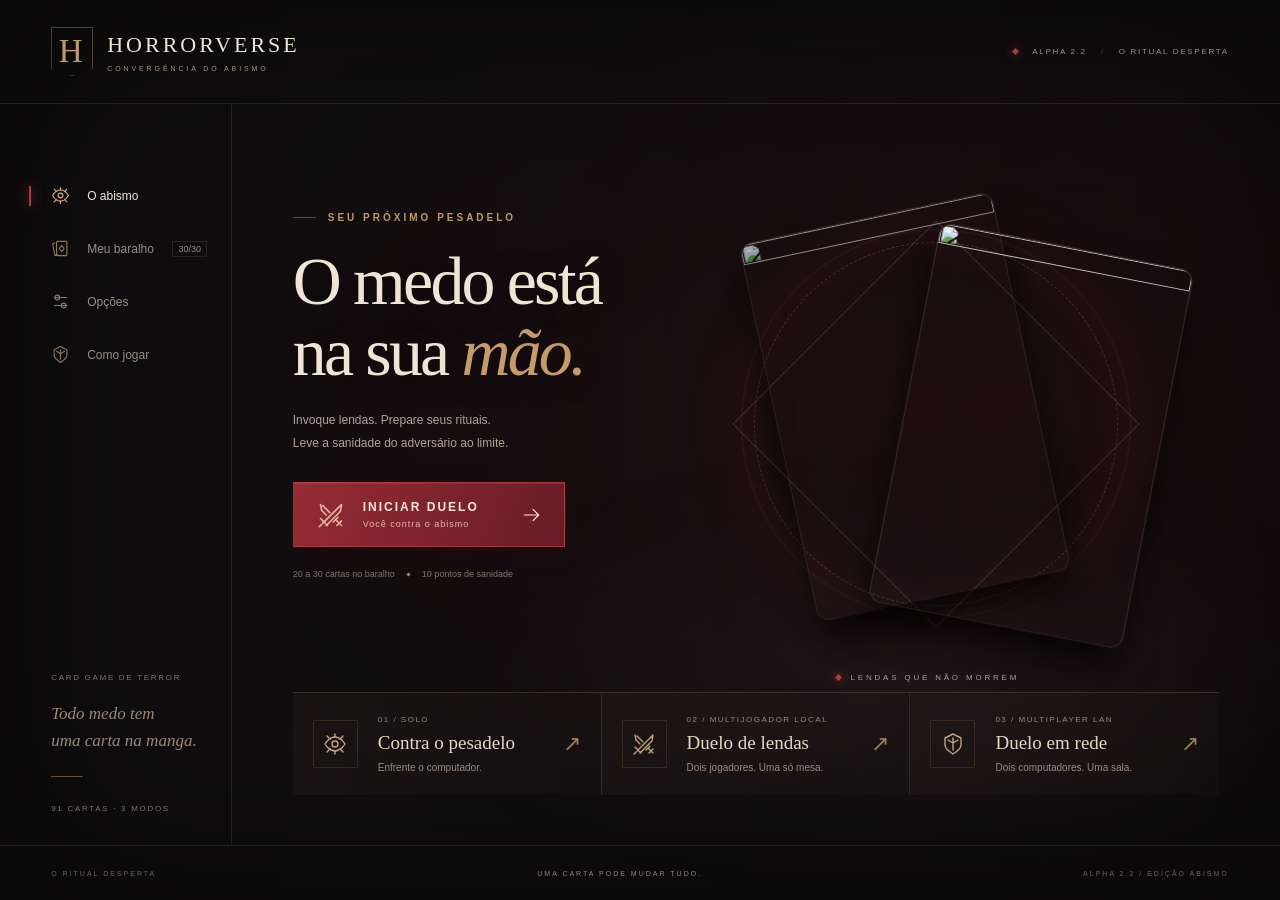
==== index.html @ b14afa2d "Add files via upload" ====
<!doctype html><html lang="pt-BR"><head><meta charset="utf-8"><meta name="viewport" content="width=device-width,initial-scale=1"><meta name="theme-color" content="#100c0d"><title>HORRORVERSE — Convergência do Abismo</title><link rel="stylesheet" href="style.css"></head><body>
<svg class="svg-defs" aria-hidden="true" xmlns="http://www.w3.org/2000/svg"><defs>
<symbol id="i-eye" viewBox="0 0 24 24"><path d="M2 12s4-7 10-7 10 7 10 7-4 7-10 7S2 12 2 12Z"/><circle cx="12" cy="12" r="3"/><path d="M12 2v3m0 14v3M4 4l3 3m10 10 3 3M4 20l3-3M17 7l3-3"/></symbol>
<symbol id="i-sword" viewBox="0 0 24 24"><path d="m5 19 12-12 4-4-1 6L8 21M3 15l6 6M4 20l-2 2M5 4l6 6m5 6 5 5M3 3l1 5 4 4m6 6 4-4m-1 7 4-4"/></symbol>
<symbol id="i-cards" viewBox="0 0 24 24"><rect x="7" y="3" width="13" height="18" rx="1"/><path d="m5 5-3 1 3 15 3-1M13.5 8l3 4-3 4-3-4Z"/></symbol>
<symbol id="i-shield" viewBox="0 0 24 24"><path d="m12 2 8 4v7c0 4-8 9-8 9s-8-5-8-9V6l8-4Zm0 4v12M7 8l5 3 5-3"/></symbol>
<symbol id="i-settings" viewBox="0 0 24 24"><path d="M4 7h16M4 17h16"/><circle cx="8" cy="7" r="3"/><circle cx="16" cy="17" r="3"/></symbol>
<symbol id="i-arrow" viewBox="0 0 24 24"><path d="M3 12h18m-7-7 7 7-7 7"/></symbol></defs></svg>
<main id="menuRoot" class="menu-root"><div class="menu-art" aria-hidden="true"></div><div class="menu-fog" aria-hidden="true"></div><div id="embers" aria-hidden="true"></div>
<header class="menu-top"><a href="#" class="brand" aria-label="Horrorverse, início"><span class="brand-mark">H</span><span>HORRORVERSE<small>CONVERGÊNCIA DO ABISMO</small></span></a><span class="build-tag"><i></i> ALPHA 2.2 <span> / </span> O RITUAL DESPERTA</span></header>
<nav class="menu-nav" aria-label="Menu principal"><button class="nav-item active" data-screen-go="home"><svg><use href="#i-eye"/></svg><span>O abismo</span></button><button class="nav-item" data-screen-go="builder"><svg><use href="#i-cards"/></svg><span>Meu baralho</span><small id="menuDeckCount">30/30</small></button><button class="nav-item" data-screen-go="options"><svg><use href="#i-settings"/></svg><span>Opções</span></button><button class="nav-item" data-screen-go="rules"><svg><use href="#i-shield"/></svg><span>Como jogar</span></button><div class="nav-bottom"><span class="tiny">CARD GAME DE TERROR</span><p>Todo medo tem<br>uma carta na manga.</p><span class="nav-line"></span><span class="tiny">91 CARTAS · 3 MODOS</span></div></nav>
<div class="menu-content"><section class="menu-screen active" data-screen="home"><div class="hero-copy"><div class="eyebrow"><span></span> SEU PRÓXIMO PESADELO</div><h1>O medo está<br>na sua <em>mão.</em></h1><p>Invoque lendas. Prepare seus rituais.<br>Leve a sanidade do adversário ao limite.</p><button id="quickPlay" class="ritual-button"><svg><use href="#i-sword"/></svg><span>INICIAR DUELO<small>Você contra o abismo</small></span><svg class="arrow"><use href="#i-arrow"/></svg></button><button id="resumeGame" class="text-button" hidden>↳ Continuar meu duelo</button><div class="hero-meta"><span>20 a 30 cartas no baralho</span><i></i><span>10 pontos de sanidade</span></div></div><div class="hero-cards" aria-hidden="true"><div class="ritual-orbit"></div><img class="showcase showcase-back" src="assets/sadako.webp" alt=""><img class="showcase showcase-front" src="assets/jason.webp" alt=""><span class="showcase-caption"><i></i> LENDAS QUE NÃO MORREM</span></div><div class="mode-strip"><button class="mode-card" data-screen-go="pvc"><span class="mode-icon"><svg><use href="#i-eye"/></svg></span><span><small>01 / SOLO</small><b>Contra o pesadelo</b><p>Enfrente o computador.</p></span><span class="mode-arrow">↗</span></button><button class="mode-card" data-screen-go="pvp"><span class="mode-icon"><svg><use href="#i-sword"/></svg></span><span><small>02 / MULTIJOGADOR LOCAL</small><b>Duelo de lendas</b><p>Dois jogadores. Uma só mesa.</p></span><span class="mode-arrow">↗</span></button><button class="mode-card" data-screen-go="lan"><span class="mode-icon"><svg><use href="#i-shield"/></svg></span><span><small>03 / MULTIPLAYER LAN</small><b>Duelo em rede</b><p>Dois computadores. Uma sala.</p></span><span class="mode-arrow">↗</span></button></div></section>
<section class="menu-screen inner-screen rivals-screen" data-screen="pvc"><span class="eyebrow">01 / DUELO SOLO</span><h2>Escolha seu <em>desafio.</em></h2><p class="screen-description">Três adversários, três maneiras de enfrentar o horror. Cada um tem seu próprio baralho de 30 cartas.</p><div id="rivalChoices" class="rival-choices"></div><p class="fine-print">Seu baralho: <b id="soloDeckCount">30 cartas</b>. As dificuldades representam estilos e prioridades, sem cartas extras ou vantagens escondidas.</p><button id="startPVC" class="ritual-button"><span>DESAFIAR O CARRASCO</span><svg><use href="#i-arrow"/></svg></button><button class="text-button" data-screen-go="home">← Voltar ao abismo</button></section>
<section class="menu-screen inner-screen" data-screen="pvp"><span class="eyebrow">02 / DUELO LOCAL</span><h2>Quem perde<br>a <em>sanidade?</em></h2><p class="screen-description">Convide alguém para a mesa. Cada jogador assume o controle no seu turno, compartilhando este computador.</p><div class="mode-details"><span>JOGADORES<b>2 pessoas</b></span><span>CONEXÃO<b>Mesmo computador</b></span></div><p class="fine-print">Duelo local para duas pessoas compartilhando este computador.</p><button id="startLocal" class="ritual-button"><span>PREPARAR A MESA</span><svg><use href="#i-arrow"/></svg></button><button class="text-button" data-screen-go="home">← Voltar ao abismo</button></section>
<section class="menu-screen inner-screen" data-screen="lan"><span class="eyebrow">03 / MULTIPLAYER LAN</span><h2>Conecte seu <em>duelo.</em></h2><p class="screen-description">Abra este site nos dois computadores da mesma rede. Um computador precisa estar executando o servidor Horrorverse 2.2.</p><div id="lanConnect" class="lan-form"><label>Endereço do servidor<input id="lanAddress" placeholder="192.168.1.10:3000" autocomplete="off"></label><label>Seu nome<input id="lanName" maxlength="28" value="Jogador"></label><label>Código da sala<input id="lanCode" maxlength="6" placeholder="ABC123" autocomplete="off"></label><div><button id="lanCreate" class="small-primary">Criar sala</button><button id="lanJoin" class="small-primary">Entrar na sala</button><button id="lanReconnect" class="text-button" hidden>Reconectar à minha sessão</button></div></div><div id="lanRoom" hidden><h3>Sala <strong id="lanRoomCode"></strong></h3><p id="lanRoster" style="white-space:pre-line"></p><button id="lanReady" class="small-primary">Confirmar meu baralho</button><button id="lanBackMatch" class="text-button">Voltar ao duelo</button><button id="lanLeave" class="text-button">Sair da sala</button></div><p id="lanStatus" role="status">O navegador pode pedir permissão para acessar a rede local. Autorize para conectar.</p><p class="fine-print">O servidor precisa autorizar o endereço deste site. Se o navegador bloquear a conexão, use o endereço HTTP local mostrado ao iniciar o servidor.</p><button class="text-button" data-screen-go="builder">Escolher meu baralho</button><button class="text-button" data-screen-go="home">← Voltar</button></section><section class="menu-screen inner-screen options-screen" data-screen="options"><span class="eyebrow">SEU RITUAL, SUAS REGRAS</span><h2>Prepare o <em>clima.</em></h2><div class="options-grid"><label>Música ambiente <output id="musicVal"></output><input id="musicVolume" type="range" min="0" max="100"></label><label>Efeitos sonoros <output id="sfxVal"></output><input id="sfxVolume" type="range" min="0" max="100"></label><label>Ritmo das animações<select id="animationSpeed"><option value="1">Cinematográfico</option><option value="1.65">Rápido</option></select></label><label class="check-option"><input id="reducedMotion" type="checkbox"> Reduzir movimento e flashes</label><label>Contorno das cartas<input id="outlineColor" type="color"></label><label>Cor da sanidade<input id="sanityColor" type="color"></label></div><div class="menu-row"><button class="text-button" data-screen-go="home">← Voltar</button><button id="optionsSave" class="small-primary">Salvar opções</button></div><p class="fine-print" id="optionsMessage" role="status">Suas preferências ficam salvas neste navegador.</p></section>
<section class="menu-screen inner-screen rules-screen" data-screen="rules"><span class="eyebrow">ANTES DO PRIMEIRO GRITO</span><h2>Domine a <em>mesa.</em></h2><p class="screen-description">Monte um baralho de 20 a 30 cartas, com até 2 cópias de cada. Você recebe 5 cartas e compra 1 no início de cada turno, inclusive no primeiro. Seres, itens e magias saem do mesmo monte.</p><div class="rules-list"><article><b>01</b><div><h3>Invoque seus seres</h3><p>Arraste uma carta para seu campo ou selecione a carta e clique numa posição. Você pode invocar 1 comum e 1 especial por turno. Especiais exigem materiais.</p></div></article><article><b>02</b><div><h3>Prepare o ritual</h3><p>Itens e magias vão para a fileira de suporte. Selecione a carta no campo para ativá-la. Campos e reações permanecem preparados.</p></div></article><article><b>03</b><div><h3>Ataque o terror</h3><p>Selecione seu ser e escolha “Atacar”. O dano é ATK − DEF, descontado do TERROR. Cada ser ataca uma vez por turno.</p></div></article><article><b>04</b><div><h3>Quebre a sanidade</h3><p>Sem seres inimigos, ataque a sanidade: ATK 1–3 causa 1, 4–6 causa 2, 7–9 causa 3 e 10+ causa 4. Ataques diretos ficam bloqueados nos turnos 1 e 2. Vença por sanidade zero ou elimine todos os Seres do adversário, incluindo os que ainda estiverem na mão ou no monte. Baralhos sem Seres disputam por sanidade.</p></div></article></div><button class="text-button" data-screen-go="home">← Voltar ao abismo</button></section></div>
<footer class="menu-footer"><span>O RITUAL DESPERTA</span><span>UMA CARTA PODE MUDAR TUDO.</span><span>ALPHA 2.2 / EDIÇÃO ABISMO</span></footer></main>
<main id="duel" hidden><header class="duel-top"><button id="menuInGame" class="icon-button" aria-label="Abrir menu">☰</button><div class="duel-brand">HORRORVERSE<small>CONVERGÊNCIA DO ABISMO</small></div><div id="roundLabel" class="round-label">RODADA 01</div><button id="rulesInGame" class="icon-button" aria-label="Como jogar">?</button><button id="reset" class="icon-button" aria-label="Reiniciar duelo">↻</button></header><aside class="inspector"><span class="eyebrow">ARQUIVO DO ABISMO</span><div id="inspectCard" class="inspect-card"><div class="empty-inspect">✧</div></div><div id="detail"><h2>Conheça suas cartas.</h2><p>Passe o mouse ou selecione uma carta para ver seus atributos e habilidades.</p></div><div id="actions" class="card-actions"></div><div class="duel-log"><button id="logToggle" aria-expanded="false">REGISTRO DO DUELO <span>⌄</span></button><div id="log" hidden></div></div></aside><section class="arena" aria-label="Mesa de duelo"><img id="fieldBackground" class="field-background" alt="" aria-hidden="true" hidden><div class="arena-grain"></div><div class="arena-sigil" aria-hidden="true">✧</div><div class="rival-hand" id="rivalHand" aria-label="Cartas do adversário"></div><div class="player-hud enemy-hud" id="hud1"></div><div class="player-hud self-hud" id="hud0"></div><div class="board" id="board"></div><div class="battle-divider"><span></span><b>CONVERGÊNCIA DO ABISMO</b><span></span></div><div id="turnIndicator" class="turn-indicator"></div><div class="deck-area"><div class="deck-pile" id="deckPile"><div class="card-back"><span>H</span></div><b id="deckCount">0</b></div><small>MONTE</small><div class="grave-pile" id="gravePile"><svg><use href="#i-cards"/></svg><b id="graveCount">0</b></div><small>DESCARTE</small></div><button id="end" class="end-turn"><span class="end-symbol">➜</span><b>ENCERRAR</b><small>TURNO</small></button><div class="arena-help">Selecione uma carta para jogar <span>ou arraste até o campo</span></div></section><section class="hand-zone" aria-label="Sua mão"><div class="hand-heading"><span id="handTitle">SUA MÃO</span><span id="hint">Escolha seu primeiro movimento</span><span id="handCount"></span></div><div id="hand" class="hand"></div></section></main>
<div id="toast" role="status" aria-live="polite"></div><div id="fxLayer" aria-hidden="true"></div><div id="flash" aria-hidden="true"></div><div id="dragGhost" hidden aria-hidden="true"></div><div id="turnBanner" aria-hidden="true"><div class="turn-line"></div><div id="turnMain"></div><small id="turnSub"></small><div class="turn-line"></div></div>
<div id="combat" hidden role="dialog" aria-modal="true" aria-label="Confronto"><div class="combat-stage"><span class="eyebrow" id="combatTitle">CONFRONTO</span><div class="combat-pair"><div class="combat-fighter" id="combatAttacker"></div><div class="combat-vs">VS</div><div class="combat-fighter" id="combatDefender"></div></div><svg class="combat-slash" viewBox="0 0 700 260" aria-hidden="true"><path d="M90 220 595 35M160 245 650 65M60 175 525 10"/></svg><div id="combatDamage"></div><div id="combatShield"><svg><use href="#i-shield"/></svg><span>BLOQUEIO</span></div><div class="combat-meter"><div id="combatHealth"></div></div><div class="combat-result"><strong id="combatResult">O confronto começa</strong><span id="combatStats"></span></div></div></div>
<dialog id="choiceDialog"><div class="eyebrow">O ABISMO AGUARDA</div><h2 id="choiceTitle"></h2><form id="choiceForm"><div id="choiceBody"></div><p id="choiceError" role="status"></p><div class="dialog-actions"><button id="choiceCancel" type="button" class="text-button">Cancelar</button><button type="submit" class="small-primary" id="choiceConfirm">Confirmar</button></div></form></dialog>
<dialog id="resultDialog"><div class="result-sigil">✧</div><span class="eyebrow">O RITUAL TERMINOU</span><h2 id="resultTitle"></h2><p id="resultReason"></p><button id="playAgain" class="ritual-button"><span>JOGAR NOVAMENTE</span><svg><use href="#i-arrow"/></svg></button><button id="resultMenu" class="text-button">Voltar ao menu</button></dialog>
<div id="hvEditorOverlay" hidden><div class="editor-bar"><span>HORRORVERSE <small>/ MEU BARALHO</small></span><span id="hvEditorStatus" role="status">Prepare suas próximas invocações.</span><button id="closeEditor" class="text-button">Fechar ×</button></div><iframe id="hvEditorFrame" title="Construtor de baralhos do Horrorverse" src="editor.html"></iframe></div>
<main id="lanDuel" hidden><header class="lan-top"><button id="lanMenu" class="text-button">☰ Sala</button><strong id="lanTitle"></strong><button id="lanExitMatch" class="text-button">Sair do duelo</button></header><div id="lanPlayers"></div><p id="lanMatchStatus" role="status"></p><div class="lan-layout"><div><div id="lanBoard"></div><div id="lanHandLabel"></div><div id="lanHand"></div></div><aside><div id="lanSelection"><p>Selecione uma carta para ver suas ações.</p></div><button id="lanEnd" class="small-primary">Encerrar turno</button><pre id="lanLog"></pre></aside></div></main><noscript>Ative o JavaScript do navegador para iniciar Horrorverse.</noscript><script src="cards.js"></script><script src="engine.js"></script><script src="expansion.js"></script><script src="audio-data.js"></script><script src="sfx-data.js"></script><script src="ai.js"></script><script src="cards-ui.js"></script><script src="game.js"></script><script src="editor_bridge.js"></script><script src="lan-client.js"></script></body></html>
---- style.css ----
:root{--bg:#0e0c0e;--ivory:#eee5d5;--muted:#9a8c86;--gold:#bc9b69;--line:#b99a6b29;--red:#a12834;--card-outline:#b59164;--sanity-color:#80bbab;--panel:#161114;--aside:248px;--hand-height:205px;color-scheme:dark;font-family:'Segoe UI',Arial,sans-serif;color:var(--ivory);background:var(--bg)}*{box-sizing:border-box}body{margin:0;overflow:hidden}button,input,select{font:inherit}button,a,input,select{-webkit-tap-highlight-color:transparent}button{cursor:pointer}button{color:inherit}button:disabled{cursor:default;opacity:.4}button:focus-visible,a:focus-visible,input:focus-visible,select:focus-visible{outline:2px solid #e6c494;outline-offset:5px}button{touch-action:manipulation}svg{width:24px;height:24px;fill:none;stroke:currentColor;stroke-width:1.4;stroke-linecap:round;stroke-linejoin:round;flex-shrink:0}svg.svg-defs{position:absolute;width:0;height:0;overflow:hidden}[hidden]{display:none!important}em{font-weight:400;color:var(--gold)}.eyebrow{font-size:10px;letter-spacing:3px;color:var(--gold);font-weight:600;display:flex;align-items:center;gap:12px}.eyebrow>span{width:23px;height:1px;background:var(--red)}.tiny{font-size:8px;letter-spacing:1.7px;color:#82756c}.menu-root{position:fixed;inset:0;isolation:isolate;background:#100d0e;overflow:hidden}.menu-art{position:absolute;inset:0;z-index:-3;background:linear-gradient(90deg,#100d0e 18%,#100d0edb 45%,#100d0e20 78%,#100d0e80),linear-gradient(0deg,#100d0e 0%,#100d0e50 40%,#100d0e55 80%,#100d0e),url('assets/carrasco-cenario.webp') right 25%/auto 106% no-repeat;opacity:.65;filter:saturate(.4)}.menu-fog{position:absolute;inset:0;z-index:-2;pointer-events:none;background:radial-gradient(ellipse at 75% 45%,#88182820,transparent 60%),repeating-linear-gradient(0deg,transparent 0 3px,#00000010 4px);box-shadow:inset 0 0 200px #0008}.menu-fog:after{content:'';position:absolute;width:80vw;height:40vh;right:-10%;bottom:5%;filter:blur(55px);background:radial-gradient(ellipse,#8b727c19,transparent 65%);animation:fog 18s ease-in-out infinite alternate}.menu-top{height:104px;position:absolute;top:0;left:0;right:0;display:flex;align-items:center;justify-content:space-between;padding:0 4%;border-bottom:1px solid var(--line)}.brand{display:flex;gap:14px;align-items:center;text-decoration:none;color:var(--ivory);font-family:Georgia,serif;font-size:22px;letter-spacing:3px}.brand small{display:block;font-family:'Segoe UI',sans-serif;font-size:7px;letter-spacing:2.9px;color:#ac9680;margin-top:7px}.brand-mark{font-size:33px;border:1px solid #9c7e5080;outline:1px solid #9c7e5030;outline-offset:5px;width:42px;height:49px;display:grid;place-items:center;color:var(--gold);position:relative;clip-path:polygon(0 0,100% 0,100% 85%,50% 100%,0 85%)}.build-tag{font-size:8px;letter-spacing:1.7px;color:#a18e7b;display:flex;gap:14px;align-items:center}.build-tag i,.hero-meta i,.showcase-caption i{display:inline-block;width:5px;height:5px;background:#ac3b43;transform:rotate(45deg);box-shadow:0 0 10px #a12b37}.build-tag span{color:#504339}.menu-nav{position:absolute;left:0;top:104px;bottom:55px;width:232px;border-right:1px solid var(--line);padding:65px 24px 30px 4%;display:flex;flex-direction:column}.nav-item{width:100%;background:none;border:0;display:flex;gap:17px;align-items:center;text-align:left;padding:17px 0;color:#9b8e85;font-size:12px;white-space:nowrap;position:relative;transition:color .25s}.nav-item svg{width:19px;height:19px;color:#8c7763}.nav-item small{font-size:9px;border:1px solid var(--line);padding:2px 5px;margin-left:auto}.nav-item.active,.nav-item:hover{color:#f3e6d6}.nav-item.active svg{color:#d4ad78}.nav-item.active:before{content:'';position:absolute;left:-22px;width:2px;height:20px;background:#ae3a3f;box-shadow:0 0 13px #c23a43}.nav-bottom{margin-top:auto;padding-top:25px}.nav-bottom p{font:italic 17px/1.6 Georgia,serif;color:#9b8777;margin:16px 0 22px}.nav-line{width:32px;display:block;height:1px;background:#68503b;margin-bottom:20px}.menu-content{position:absolute;top:104px;bottom:55px;left:232px;right:0;overflow:auto;scrollbar-width:thin}.menu-screen{display:none;position:relative;min-height:100%}.menu-screen.active{display:block;animation:screenIn .5s ease both}.hero-copy{padding:clamp(42px,8vh,90px) 5.8% 0;position:relative;z-index:2;width:58%;pointer-events:none}.hero-copy>*{pointer-events:auto}h1{font:400 clamp(48px,5.3vw,84px)/1.05 Georgia,'Times New Roman',serif;letter-spacing:-2.8px;margin:23px 0 21px;text-shadow:0 5px 30px #0007}h1 em{color:#c49b69}.hero-copy>p{font-size:12px;line-height:1.9;color:#b2a197;margin:0 0 27px}.ritual-button{min-height:65px;background:linear-gradient(110deg,#962b34,#681c27);border:1px solid #c14c4f88;box-shadow:0 7px 25px #4b061c33,inset 0 1px #e09b7d28;color:#f8e9d4;display:flex;gap:18px;align-items:center;padding:16px 23px;text-align:left;font-weight:700;font-size:12px;letter-spacing:2px;position:relative;overflow:hidden;transition:transform .25s,box-shadow .25s,filter .25s}.ritual-button:before{content:'';position:absolute;inset:-30% -100%;transform:translateX(-40%) rotate(-30deg);background:linear-gradient(90deg,transparent,#f5d7b41a,transparent);transition:transform .7s;pointer-events:none}.ritual-button:hover{transform:translateY(-3px);box-shadow:0 10px 45px #9b1f3d40;filter:brightness(1.14)}.ritual-button:hover:before{transform:translateX(50%) rotate(-30deg)}.ritual-button>svg:first-child{width:28px;height:28px;color:#e1b5a2}.ritual-button .arrow{margin-left:25px;width:19px}.ritual-button small{font-size:9px;display:block;letter-spacing:1px;color:#e2b6ad;margin-top:5px;font-weight:400}.text-button{background:none;border:0;color:#b5a18a;font-size:12px;padding:12px 0;transition:color .2s}.text-button:hover{color:#f6d4a0}.hero-meta{display:flex;gap:12px;align-items:center;margin-top:22px;font-size:9px;color:#86776c;white-space:nowrap}.hero-meta i{width:3px;height:3px;background:#a38a6b;box-shadow:none}.hero-cards{position:absolute;right:5%;top:8%;width:43%;height:73%;pointer-events:none;perspective:1000px;z-index:1}.showcase{position:absolute;width:clamp(160px,20vw,265px);aspect-ratio:2/3;object-fit:contain;border-radius:12px;box-shadow:0 20px 35px #000b,0 0 1px 1px #c6a6795c;transform-style:preserve-3d;animation:cardFloat 6s ease-in-out infinite}.showcase-front{left:28%;top:9%;--rot:11deg;transform:rotate(11deg)}.showcase-back{left:0;top:3%;--rot:-12deg;filter:brightness(.72);animation-delay:-3s;transform:rotate(-12deg)}.showcase-caption{position:absolute;bottom:3%;left:13%;font-size:8px;letter-spacing:2.8px;color:#b39b81;display:flex;gap:10px;align-items:center}.ritual-orbit{position:absolute;border:1px solid #b48e5c20;width:390px;height:390px;border-radius:50%;top:6%;left:-8%;box-shadow:0 0 65px #a823281a,inset 0 0 60px #a823281a;animation:orbit 80s linear infinite}.ritual-orbit:before,.ritual-orbit:after{content:'';position:absolute;inset:12px;border:1px dashed #bc9b6940;border-radius:50%}.ritual-orbit:after{inset:50px;border-style:solid;border-radius:0;transform:rotate(45deg)}.mode-strip{position:absolute;bottom:28px;left:5.8%;right:5.8%;display:grid;grid-template-columns:1fr 1fr;border-top:1px solid #baa47738;z-index:3}.mode-card{background:linear-gradient(90deg,#2018189c,#1d17164d);border:0;border-right:1px solid #baa47726;display:flex;gap:20px;padding:22px 20px;text-align:left;position:relative;align-items:center;transition:background .25s}.mode-card:last-child{border-right:0}.mode-card:hover{background:#392121a6}.mode-icon{width:45px;height:48px;border:1px solid #9f805535;display:grid;place-items:center;color:#c1a27c}.mode-card small{display:block;font-size:8px;letter-spacing:1.5px;color:#a08770}.mode-card b{display:block;margin:8px 0;font:19px Georgia,serif;color:#e4d7c4}.mode-card p{font-size:10px;margin:0;color:#9b8a7e}.mode-arrow{font-size:22px;color:#9b7d59;margin-left:auto}.menu-footer{position:absolute;bottom:0;left:0;right:0;height:55px;border-top:1px solid var(--line);display:flex;justify-content:space-between;align-items:center;padding:0 4%;font-size:7px;letter-spacing:2px;color:#726356}.menu-footer span:nth-child(2){color:#a08568}.inner-screen{padding:clamp(28px,6vh,65px) 6%;max-width:940px}.inner-screen h2{font:400 clamp(38px,4.7vw,66px)/1.08 Georgia,serif;letter-spacing:-1.5px;margin:22px 0}.screen-description{max-width:470px;font-size:13px;color:#b6a69b;line-height:1.9}.mode-details{display:flex;gap:45px;padding:24px 0;border-top:1px solid var(--line);border-bottom:1px solid var(--line);margin:30px 0 16px}.mode-details>span{font-size:8px;letter-spacing:1.5px;color:#9d8369}.mode-details b{display:block;font-size:14px;color:#e4d5c4;margin-top:10px;letter-spacing:0;font-weight:400}.fine-print{font-size:11px;color:#9a8879;line-height:1.7;margin-bottom:24px}.inner-screen>.text-button{display:block;margin-top:10px}.options-grid{display:grid;grid-template-columns:1fr 1fr;gap:24px 35px;margin:30px 0}.options-grid label{font-size:12px;color:#b9aa9b;display:flex;gap:10px;align-items:center;flex-wrap:wrap}.options-grid output{margin-left:auto;font-size:11px;color:#d3b68c}.options-grid input[type=range]{width:100%;accent-color:#ab494b;height:5px;margin-top:10px}.options-grid select{width:100%;background:#21191a;border:1px solid #6b503d;padding:10px;color:#e0cdb7}.options-grid input[type=color]{margin-left:auto;width:45px;height:28px;border:1px solid #68503d;background:none;padding:2px}.options-grid .check-option{align-self:center}.check-option input{accent-color:#a43a44}.menu-row{display:flex;justify-content:space-between;align-items:center;margin-top:28px}.small-primary{background:linear-gradient(110deg,#8e3038,#60242f);border:1px solid #a65150;color:#f5dfc4;padding:12px 20px;font-size:11px;letter-spacing:.6px}.small-primary:hover{filter:brightness(1.2)}.rules-list{max-width:670px;display:grid;gap:18px}.rules-list article{display:flex;gap:20px}.rules-list article>b{font:22px Georgia,serif;color:#9d7854;padding-top:3px}.rules-list h3{font:18px Georgia,serif;margin:0 0 5px}.rules-list p{font-size:11px;line-height:1.65;color:#b1a095;margin:0}.ember{position:absolute;width:2px;height:2px;border-radius:50%;background:#d59160;box-shadow:0 0 8px #b44128;animation:emberRise var(--life) linear infinite;opacity:0;pointer-events:none}
/* The cards use a single face everywhere. Artwork is always shown in full. */
.playing-card{--tone:#b69872;--wash:#49322f;width:100%;height:100%;aspect-ratio:5/7;position:relative;border-radius:7px;border:1px solid var(--card-outline);background:#191115;box-shadow:0 3px 10px #0009;overflow:hidden;isolation:isolate;color:#e9d9bb;container-type:inline-size}.playing-card.item{--tone:#c5ac72;--wash:#4d4527}.playing-card.magia{--tone:#a59bc7;--wash:#3e3557}.playing-card.special{--tone:#cf9591;--wash:#532e3c}.full-art{display:block;width:100%;height:100%;object-fit:contain;background:#0c0a0d}.card-frame{height:100%;margin:0;padding:7%;display:flex;flex-direction:column;position:relative;background:radial-gradient(ellipse at 50% 40%,var(--wash),#171115 75%);box-shadow:inset 0 0 0 3px #080809,inset 0 0 0 4px var(--tone)}.card-frame:after{position:absolute;content:'';inset:6px;border:1px solid #bfa87824;pointer-events:none}.card-topline{font-size:5.6cqw;letter-spacing:.12em;display:flex;justify-content:space-between;align-items:center;color:var(--tone);height:12%;line-height:1.3}.card-topline b{font-size:13cqw;font-weight:400}.card-illustration{position:relative;flex:1;min-height:0;display:flex;align-items:center;justify-content:center;border-top:1px solid #b99a6b35;border-bottom:1px solid #b99a6b35;background:radial-gradient(circle at 50% 48%,#b99a6b13,transparent 70%);overflow:hidden}.card-symbol{width:84%;height:auto;max-height:90%;stroke:var(--tone);stroke-width:1.5;filter:drop-shadow(0 0 10px #d1935c25)}.symbol-orbit{stroke-width:.5;stroke-dasharray:1 7}.card-illustration>span{position:absolute;bottom:7%;font-size:4.7cqw;letter-spacing:.22em;color:var(--tone);opacity:.7}.card-frame h3{font:400 11.5cqw/1.08 Georgia,serif;text-align:center;margin:9% -1% 8%;min-height:19%;display:grid;place-items:center}.card-footer{font-size:5.4cqw;display:flex;justify-content:space-evenly;border-top:1px solid #b99a6b35;padding-top:5%;color:var(--tone);gap:3px;white-space:nowrap}.card-footer b{font:11cqw Georgia,serif;color:#efe0c4;display:block;text-align:center;margin-top:2px}.card-back{width:100%;height:100%;border-radius:5px;border:1px solid #936c53;background:repeating-linear-gradient(45deg,#301f29 0 1px,#171016 1px 6px);padding:8%;box-shadow:0 3px 10px #0008;display:grid;place-items:center;position:relative}.card-back:before{content:'';inset:8%;position:absolute;border:1px solid #ae8d5e6b;outline:1px solid #ae8d5e30;outline-offset:3px}.card-back span{font:clamp(15px,3vw,40px) Georgia,serif;color:#bc955f;border:1px solid #ae8d5e5c;transform:rotate(45deg);width:52%;aspect-ratio:1;display:grid;place-items:center;text-shadow:0 0 18px #d5a25450}
/* Duel table */
#duel{position:fixed;inset:0;background:radial-gradient(ellipse at 63% 35%,#2c1b21,#0e0c0e 76%)}.duel-top{height:65px;position:absolute;left:0;right:0;top:0;border-bottom:1px solid var(--line);display:flex;align-items:center;gap:17px;padding:0 22px;background:#110d10f2;z-index:5}.icon-button{background:transparent;border:1px solid #ab8f6633;width:31px;height:31px;color:#baa385;font-size:17px;transition:background .2s}.icon-button:hover{background:#533337}.duel-brand{font:16px Georgia,serif;letter-spacing:2px}.duel-brand small{display:block;font:6px 'Segoe UI',sans-serif;letter-spacing:2px;color:#8f7b68;margin-top:5px}.round-label{margin-left:auto;font-size:9px;letter-spacing:2px;color:#c1a17d;margin-right:18px}.inspector{position:absolute;left:0;top:65px;bottom:0;width:var(--aside);background:linear-gradient(160deg,#1c1419e8,#100d10ef);border-right:1px solid var(--line);padding:25px 22px;z-index:8;overflow:auto;scrollbar-width:thin}.inspector>.eyebrow{font-size:8px;letter-spacing:2px}.inspect-card{width:142px;height:199px;margin:22px auto 20px;perspective:600px}.inspect-card>.playing-card{box-shadow:0 8px 25px #0009}.empty-inspect{width:100%;height:100%;border:1px solid #ae8d5e25;outline:1px solid #ae8d5e14;outline-offset:-7px;display:grid;place-items:center;font:70px Georgia,serif;color:#95724c44;background:radial-gradient(ellipse,#50343a22,transparent)}#detail h2{font:22px/1.2 Georgia,serif;margin:8px 0 10px;color:#e1cdb8}#detail p{font-size:11px;line-height:1.7;color:#ad9a8e;white-space:pre-line;margin:10px 0}#detail .detail-type{font-size:8px;letter-spacing:1px;color:#bc956f}.detail-stats{display:flex;gap:6px;margin:13px 0}.detail-stats span{flex:1;text-align:center;font-size:8px;color:#94785f;border:1px solid var(--line);padding:7px 0}.detail-stats b{display:block;font:21px Georgia,serif;color:#e3d2ba;margin-top:4px}.card-actions{display:flex;flex-direction:column;gap:8px}.card-actions>button{width:100%}.action-note{font-size:10px;line-height:1.6;color:#a98b72;border-left:2px solid #8b363d;padding-left:10px}.duel-log{margin-top:25px;border-top:1px solid var(--line);padding-top:14px}.duel-log>button{width:100%;background:none;border:0;color:#aa8c70;text-align:left;font-size:8px;letter-spacing:1.5px;padding:0}.duel-log>button span{float:right}#log{font-size:10px;line-height:1.65;color:#978779;margin-top:12px}#log>div{border-bottom:1px solid #a98b6a12;padding:7px 0}.arena{position:absolute;top:65px;left:var(--aside);right:0;bottom:var(--hand-height);overflow:hidden;background:radial-gradient(ellipse at 45% 48%,#40303832,transparent 65%),repeating-linear-gradient(100deg,#ffffff02 0 1px,transparent 1px 5px);box-shadow:inset 0 0 100px #0009}.arena:before{content:'';position:absolute;inset:9px;border:1px solid #b89a6a20;pointer-events:none;clip-path:polygon(0 0,45% 0,45% 18%,100% 18%,100% 100%,0 100%)}.arena-sigil{position:absolute;left:41%;top:50%;transform:translate(-50%,-50%);font:350px Georgia,serif;color:#b48a6510;pointer-events:none}.board{position:absolute;left:100px;right:131px;top:103px;bottom:76px;display:grid;grid-template-rows:repeat(2,minmax(0,1fr)) 24px repeat(2,minmax(0,1fr));gap:7px;perspective:1000px}.board-row{display:grid;grid-template-columns:repeat(5,minmax(0,1fr));gap:clamp(7px,1.3vw,20px);position:relative;min-height:0}.board-row:before{content:attr(data-label);position:absolute;left:-27px;top:50%;font-size:6px;letter-spacing:1.4px;color:#a68c7455;transform:translate(-50%,-50%) rotate(-90deg);white-space:nowrap}.board-row[data-owner="1"][data-lane="ser"]{grid-row:2}.board-row[data-owner="0"][data-lane="ser"]{grid-row:4}.board-row[data-owner="0"][data-lane="support"]{grid-row:5}.slot{position:relative;min-width:0;min-height:0;width:100%;border:1px solid #ad8d6c27;background:linear-gradient(135deg,#35212d40,#231a2340);border-radius:5px;padding:0;display:grid;place-items:center;transition:border-color .2s,background .2s,box-shadow .2s;touch-action:manipulation}.slot:before,.slot:after{content:'';position:absolute;width:9px;height:9px;border-top:1px solid #a68c7466;border-left:1px solid #a68c7466;left:3px;top:3px;pointer-events:none}.slot:after{left:auto;top:auto;right:3px;bottom:3px;transform:rotate(180deg)}.slot-mark{font:22px Georgia,serif;color:#b08f6840;position:absolute;pointer-events:none}.slot:hover{border-color:#bc9a6260}.slot.valid{border-color:#b2a67d99;box-shadow:0 0 13px #bd96501c;background:#b89b6c12;animation:validPulse 1.8s infinite}.slot.valid:hover{box-shadow:0 0 20px #e6bb5c40;border-color:#ebc588;background:#c8a66e25}.field-card{position:absolute;height:96%;aspect-ratio:5/7;max-width:96%;padding:0;z-index:2;transition:filter .2s,transform .25s;cursor:pointer}.field-card .playing-card{border-radius:4px}.field-card:hover,.field-card.selected{transform:translateY(-5px) scale(1.07);z-index:6;filter:drop-shadow(0 4px 9px #0009)}.field-card.selected .playing-card{border-color:#e5c18c;box-shadow:0 0 0 1px #e5c18c,0 0 20px #b99a6b44}.field-card.spent{filter:saturate(.4) brightness(.65)}.field-badge{position:absolute;bottom:-3px;left:50%;transform:translateX(-50%);white-space:nowrap;background:#120d10e8;border:1px solid #9a765b80;border-radius:3px;padding:2px 5px;font-size:8px;color:#e7d1ac;z-index:3}.field-badge.shielded{border-color:#7db7c0;color:#a4e3ef}.battle-divider{position:absolute;top:calc(50% + 12px);left:90px;right:132px;display:flex;align-items:center;gap:17px;pointer-events:none}.battle-divider span{height:1px;background:linear-gradient(90deg,transparent,#aa886d55);flex:1}.battle-divider span:last-child{transform:rotate(180deg)}.battle-divider b{font-size:6px;letter-spacing:2.5px;color:#ae8e6b88;white-space:nowrap;font-weight:400}.player-hud{position:absolute;left:25px;width:62px;z-index:4;text-align:center}.enemy-hud{top:30px}.self-hud{bottom:25px}.avatar{width:50px;height:58px;margin:0 auto 8px;border:1px solid #bb9b6580;background:radial-gradient(circle,#58373a,#191218);display:grid;place-items:center;color:#c4a479;clip-path:polygon(0 0,100% 0,100% 82%,50% 100%,0 82%)}.avatar svg{width:32px;height:32px}.hud-name{font-size:7px;letter-spacing:1px;white-space:nowrap;color:#b69d87}.sanity-number{font:26px Georgia,serif;color:var(--sanity-color);margin-top:8px}.sanity-number small{font:10px 'Segoe UI',sans-serif;color:#826f63}.sanity-track{height:3px;background:#a38d6d20;margin-top:5px;overflow:hidden}.sanity-track i{height:100%;display:block;background:var(--sanity-color);transition:width .5s}.hud-label{font-size:6px;color:#8c7967;letter-spacing:1.6px;margin-top:6px}.player-hud.active .avatar{filter:drop-shadow(0 0 6px #b7966f55)}.rival-hand{position:absolute;top:-27px;left:50%;transform:translateX(-50%);display:flex;height:90px;opacity:.7}.rival-hand .card-back{width:53px;flex-shrink:0;margin-left:-20px;transform:rotate(var(--r));transform-origin:center -30px}.rival-hand .card-back span{font-size:20px}.turn-indicator{position:absolute;right:29px;top:30px;font-size:8px;color:#b99a79;letter-spacing:1.3px;border-left:2px solid #9d3f46;padding:7px 0 7px 10px;max-width:100px;line-height:1.6}.deck-area{position:absolute;right:35px;top:115px;width:57px;text-align:center}.deck-pile{height:80px;position:relative;transform:rotate(7deg);box-shadow:2px 2px #211821,3px 3px #96724d,5px 5px #211821,6px 6px #715637;cursor:default}.deck-pile .card-back span{font-size:22px}.deck-pile>b,.grave-pile>b{position:absolute;right:-8px;bottom:-6px;border:1px solid #b699714d;border-radius:50%;background:#1e171a;width:23px;height:23px;display:grid;place-items:center;font-size:11px;color:#d6b68d}.deck-area>small{display:block;font-size:6px;color:#9d836a;letter-spacing:1.5px;margin:16px 0 24px}.grave-pile{height:65px;border:1px solid #a0876630;display:grid;place-items:center;position:relative;background:#0c0a0d44}.grave-pile>svg{color:#86674e;width:22px}.end-turn{position:absolute;right:18px;bottom:35px;width:96px;height:96px;border-radius:50%;border:1px solid #ac4d4a7d;background:radial-gradient(circle at 35% 30%,#8d3a3b,#451e29 70%);outline:1px solid #a77d4e44;outline-offset:5px;box-shadow:0 3px 25px #0006,inset 0 0 0 5px #200d142b;color:#ead4b9;display:flex;flex-direction:column;align-items:center;justify-content:center;gap:4px;transition:filter .3s,transform .3s}.end-turn:hover:not(:disabled){transform:scale(1.06);filter:brightness(1.3)}.end-symbol{font-size:23px;line-height:1}.end-turn b{font-size:8px;letter-spacing:1px}.end-turn small{font-size:6px;letter-spacing:2px;color:#c99e88}.arena-help{position:absolute;left:100px;bottom:20px;font-size:9px;color:#ba9b7b}.arena-help span{color:#79675d;margin-left:10px}.hand-zone{position:absolute;bottom:0;left:var(--aside);right:0;height:var(--hand-height);background:linear-gradient(0deg,#130e13,#171016ed);border-top:1px solid #c7a7782b;z-index:6;padding:0 25px;overflow:visible}.hand-heading{display:flex;justify-content:space-between;gap:15px;padding:12px 0 0;font-size:8px;letter-spacing:1.6px;color:#b79c7c;position:relative;z-index:0}.hand-heading #hint{color:#8f7b6b;font-size:9px;letter-spacing:0;text-align:center}.hand{display:flex;justify-content:center;align-items:flex-end;position:absolute;inset:30px 14px -18px;padding:20px 24px 0;perspective:1000px;isolation:isolate}.hand-card{flex:0 0 clamp(83px,8.3vw,128px);aspect-ratio:5/7;margin-left:calc(-1 * var(--overlap,28px));border:0;padding:0;background:none;position:relative;transform:translateY(var(--lift)) rotate(var(--angle));transform-origin:50% 125%;transition:transform .25s cubic-bezier(.2,.8,.2,1),filter .25s;cursor:grab;touch-action:none;min-width:0}.hand-card:first-child{margin-left:0}.hand-card:hover,.hand-card:focus-visible,.hand-card.selected{transform:translateY(-36px) rotate(0deg) scale(1.14);z-index:30!important;filter:drop-shadow(0 0 8px #d2ae6b40)}.hand-card.selected .playing-card{border-color:#f6d59a;box-shadow:0 0 0 1px #f6d59a}.hand-card.dragging{opacity:.2}.hand-card.unavailable{filter:brightness(.65)}.hand-card.unavailable:hover{filter:brightness(.95)}.hand-caption{position:absolute;left:0;right:0;bottom:0;background:#110c0ddd;color:#e0c8a3;text-align:center;font-size:8px;padding:4px;border-top:1px solid #b79a6a4d}.waiting-hand{align-self:center;color:#998274;font:italic 20px Georgia,serif;letter-spacing:1px}
/* Motion and cinematic layers */
#fxLayer{position:fixed;inset:0;pointer-events:none;z-index:80;overflow:hidden}#flash{position:fixed;inset:0;pointer-events:none;z-index:155;opacity:0;background:radial-gradient(ellipse,transparent,#be293980)}.flying-card{position:fixed;z-index:90;pointer-events:none;transform-origin:center;perspective:800px}.flying-card>.playing-card,.flying-card>.card-back{position:absolute;inset:0;backface-visibility:hidden}.flying-card .card-back{z-index:2}.fx-particle{position:fixed;width:3px;height:3px;background:var(--fx-color,#d9b989);box-shadow:0 0 8px var(--fx-color,#d9b989);border-radius:50%;pointer-events:none}.fx-ring{position:fixed;width:80px;height:80px;border:1px solid var(--fx-color,#d9b989);border-radius:50%;box-shadow:0 0 20px var(--fx-color,#d9b989),inset 0 0 20px #d8a94e20;pointer-events:none}.fx-ring:after{content:'';position:absolute;inset:8px;border:1px dashed currentColor;border-radius:50%;color:var(--fx-color,#d9b989)}.fx-label{position:fixed;transform:translate(-50%,-50%);font-size:10px;letter-spacing:2px;color:#ead4b0;text-shadow:0 2px 8px #000;white-space:nowrap}.fx-beam{position:fixed;height:2px;background:linear-gradient(90deg,transparent,#dab7f5,white);transform-origin:left center;box-shadow:0 0 15px #b391f8;pointer-events:none}#dragGhost{position:fixed;z-index:180;width:115px;height:161px;pointer-events:none;transform:translate(-50%,-65%) rotate(6deg);filter:drop-shadow(0 12px 18px #0009)}#toast{position:fixed;top:84px;left:50%;transform:translate(-50%,-15px);padding:14px 24px;background:#20141bf5;border:1px solid #b48a6855;box-shadow:0 8px 30px #0008;color:#ead2b6;font-size:12px;max-width:90vw;text-align:center;z-index:250;opacity:0;pointer-events:none;transition:opacity .25s,transform .25s}#toast.show{opacity:1;transform:translate(-50%,0)}#turnBanner{position:fixed;left:var(--aside);right:0;top:39%;z-index:110;background:linear-gradient(90deg,transparent,#180f17ef 28%,#180f17ef 70%,transparent);padding:20px;text-align:center;opacity:0;pointer-events:none;transform:scaleX(.85);transition:opacity .3s,transform .5s}#turnBanner.show{opacity:1;transform:scaleX(1)}#turnMain{font:36px Georgia,serif;letter-spacing:2px;color:#f0ddc4}#turnSub{font-size:8px;color:#bda181;letter-spacing:3px;margin-top:10px;display:block}.turn-line{height:1px;background:linear-gradient(90deg,transparent,#bc976570,transparent);margin:8px auto;width:70%}#combat{position:fixed;inset:0;z-index:150;background:radial-gradient(ellipse,#38202adb,#09070aef 70%);display:grid;place-items:center;backdrop-filter:blur(7px)}.combat-stage{position:relative;width:min(760px,95vw);text-align:center;padding:35px 35px 25px}.combat-stage>.eyebrow{justify-content:center;margin-bottom:30px}.combat-pair{display:flex;justify-content:center;align-items:center;gap:55px;perspective:1200px}.combat-fighter{width:210px;aspect-ratio:5/7;position:relative;filter:drop-shadow(0 15px 40px #0009);transform-style:preserve-3d}.combat-fighter .playing-card{border-color:#ba8c70;box-shadow:0 0 30px #ae414522}.combat-vs{font:italic 34px Georgia,serif;color:#9d7c67}.combat-slash{position:absolute;inset:16% 0 auto;width:100%;height:55%;color:#ffc6a8;stroke-width:3;filter:drop-shadow(0 0 8px #f5636b);opacity:0;stroke-dasharray:600;stroke-dashoffset:600;pointer-events:none}#combatDamage{position:absolute;left:72%;top:34%;font:72px Georgia,serif;color:#f47e78;text-shadow:0 2px #2e0817,0 0 35px #f4355a;opacity:0;pointer-events:none}#combatShield{position:absolute;right:8%;top:22%;width:220px;height:240px;display:flex;flex-direction:column;align-items:center;justify-content:center;gap:10px;color:#abdfde;text-shadow:0 0 20px #93e4ee;opacity:0;background:radial-gradient(ellipse,#64b1c433,transparent 65%);pointer-events:none}#combatShield svg{width:145px;height:145px;stroke-width:.7;filter:drop-shadow(0 0 12px #8ae9ff)}#combatShield span{font-size:11px;letter-spacing:4px}.combat-meter{width:230px;height:4px;background:#c1a07e22;margin:27px auto 16px;overflow:hidden}.combat-meter>div{height:100%;background:linear-gradient(90deg,#993344,#e0a29b);width:100%}.combat-result strong{display:block;font:22px Georgia,serif;color:#e6c8ad;min-height:26px}.combat-result span{display:block;margin-top:9px;font-size:9px;letter-spacing:2px;color:#b1977e}.sanity-face{border:1px solid #b36d6c;background:radial-gradient(ellipse,#67354c,#1a111f);height:100%;border-radius:8px;display:flex;flex-direction:column;align-items:center;justify-content:center;color:#dec1ae;gap:20px}.sanity-face svg{width:100px;height:100px;stroke-width:.6}.sanity-face b{font:30px Georgia,serif}.sanity-face small{font-size:9px;letter-spacing:3px}dialog{border:1px solid #b99a6b55;background:linear-gradient(140deg,#281b22,#130f15);color:#e4d3bc;padding:32px;width:min(580px,94vw);max-height:88vh;box-shadow:0 25px 100px #0009;scrollbar-width:thin}dialog::backdrop{background:#08060cd9;backdrop-filter:blur(6px)}dialog h2{font:30px/1.2 Georgia,serif;font-weight:400;margin:20px 0}dialog p{font-size:12px;line-height:1.8;color:#ac9483}.dialog-actions{display:flex;justify-content:space-between;align-items:center;border-top:1px solid var(--line);padding-top:15px;margin-top:25px}#choiceBody label{display:block;font-size:12px;line-height:1.6;margin:20px 0;color:#c6ad94}#choiceBody select{display:block;width:100%;background:#221820;color:#efdbc2;border:1px solid #99755466;padding:12px;margin-top:9px}#choiceError{color:#efa095}.target-choice{display:flex;flex-wrap:wrap;gap:9px}.target-option{width:94px;padding:6px;background:#33212a;border:1px solid #70583f}.target-option.active{outline:2px solid #daba7f;background:#594135}.target-option .playing-card{height:124px}.target-option>span{display:block;font-size:10px;margin-top:8px;line-height:1.3}#resultDialog{text-align:center;width:min(480px,94vw)}#resultDialog .eyebrow{justify-content:center}#resultDialog .ritual-button{justify-content:center;width:100%;margin:25px 0 12px}.result-sigil{font:85px Georgia,serif;color:#cda771;filter:drop-shadow(0 0 25px #b72a4530);margin:0 0 15px}#hvEditorOverlay{position:fixed;inset:0;z-index:220;background:#100d10}.editor-bar{height:45px;display:flex;justify-content:space-between;align-items:center;padding:0 20px;border-bottom:1px solid #ad8e6833;font:13px Georgia,serif;color:#dfcdb6}.editor-bar small{font:8px 'Segoe UI',sans-serif;letter-spacing:2px;color:#9b8066}.editor-bar #hvEditorStatus{font:10px 'Segoe UI',sans-serif;color:#baa286}.editor-bar button{font-size:11px}#hvEditorFrame{width:100%;height:calc(100% - 45px);border:0;background:#100d10}
@keyframes fog{to{transform:translate(-20%,20%) scale(1.3)}}@keyframes cardFloat{0%,100%{transform:translateY(0) rotate(var(--rot))}50%{transform:translateY(-13px) rotate(calc(var(--rot) + 2deg))}}@keyframes orbit{to{transform:rotate(360deg)}}@keyframes emberRise{0%{opacity:0;transform:translate(0,20px)}15%{opacity:.7}90%{opacity:.3}100%{opacity:0;transform:translate(45px,-70vh)}}@keyframes screenIn{from{opacity:0;transform:translateY(12px)}to{opacity:1;transform:translateY(0)}}@keyframes validPulse{50%{border-color:#e2b96c;box-shadow:0 0 14px #ddac5725}}
@media(min-height:900px){:root{--hand-height:235px}.hand-card{flex-basis:140px}.board{top:120px;bottom:80px}.hero-copy{padding-top:12vh}.hero-cards{top:13%}.mode-strip{bottom:50px}}
@media(max-width:1150px){:root{--aside:205px;--hand-height:180px}.menu-nav{width:195px;padding-left:30px}.menu-content{left:195px}.hero-copy{width:60%;padding-left:6%}h1{font-size:60px}.hero-cards{right:4%;top:12%;width:39%}.showcase{width:190px}.ritual-orbit{width:280px;height:280px}.mode-card{padding:18px 14px;gap:12px}.mode-card b{font-size:17px}.mode-icon{width:34px}.inspector{padding:22px 16px}.inspect-card{width:120px;height:168px;margin:17px auto}#detail h2{font-size:19px}.board{left:87px;right:110px;top:95px;bottom:60px;gap:6px}.deck-area{right:28px;top:100px;width:45px}.deck-pile{height:63px}.grave-pile{height:52px}.deck-area>small{margin:13px 0 18px}.end-turn{width:75px;height:75px;right:19px;bottom:25px}.player-hud{left:17px;width:55px}.avatar{width:42px;height:48px}.battle-divider{left:87px;right:110px}.arena-help{left:87px;font-size:8px;bottom:15px}.arena-help span{display:none}.hand-card{flex-basis:96px}.hand-heading #hint{max-width:60%}.hand{bottom:-15px;padding-top:10px}.combat-fighter{width:185px}}
@media(max-height:730px) and (min-width:851px){:root{--hand-height:156px}.menu-top{height:80px}.menu-nav,.menu-content{top:80px}.menu-nav{padding-top:40px}.hero-copy{padding-top:35px}h1{font-size:58px;margin:18px 0}.hero-copy>p{margin-bottom:20px}.hero-meta{margin-top:17px}.mode-strip{bottom:18px}.mode-card{padding:17px}.showcase{width:190px}.hero-cards{top:8%}.showcase-caption{bottom:0}.nav-bottom p{font-size:15px}.duel-top{height:53px}.arena,.inspector{top:53px}.board{top:66px;bottom:42px;grid-template-rows:repeat(2,minmax(0,1fr)) 18px repeat(2,minmax(0,1fr));gap:5px}.hand-card{flex-basis:90px}.hand{bottom:-18px;top:25px}.inspect-card{width:96px;height:134px;margin:15px auto}.inspector{padding-top:18px}#detail p{font-size:10px}.enemy-hud{top:20px}.self-hud{bottom:18px}.sanity-number{font-size:23px}.avatar{height:40px;width:35px}.avatar svg{width:24px}.deck-area{top:75px}.turn-indicator{top:17px}.battle-divider{top:calc(50% + 10px)}.inner-screen{padding-top:25px}.inner-screen h2{font-size:46px;margin:17px 0}.mode-details{margin-top:18px}.options-grid{margin:22px 0;gap:20px 30px}.rules-list{gap:13px}.rules-list p{font-size:10px}}
@media(max-width:850px){:root{--aside:0px;--hand-height:180px}.menu-top{height:82px;padding:0 25px}.brand{font-size:18px}.brand small{font-size:6px}.build-tag{font-size:7px}.build-tag span{display:none}.menu-nav{width:70px;padding:25px 12px;top:82px;bottom:45px;align-items:center}.nav-item{justify-content:center;width:45px;height:55px}.nav-item span,.nav-item small,.nav-bottom{display:none}.nav-item.active:before{left:-12px}.menu-content{left:70px;top:82px;bottom:45px}.menu-footer{height:45px;padding:0 25px;font-size:6px}.menu-footer span:nth-child(2){display:none}.hero-copy{padding-top:60px;width:65%}h1{font-size:58px}.hero-cards{width:34%;right:4%;top:17%}.showcase{width:160px}.showcase-front{left:10%}.showcase-back{left:-25%}.showcase-caption{display:none}.ritual-orbit{width:240px;height:240px;left:-60%}.hero-meta{font-size:8px}.mode-icon{display:none}.mode-card b{font-size:17px}.inspector{display:none}.duel-top{padding:0 15px;gap:12px}.board{left:85px;right:110px}.battle-divider{left:85px}.hand-card{flex-basis:104px}.arena-help{left:85px}.combat-fighter{width:170px}.combat-pair{gap:25px}.combat-stage{padding:20px}#combatShield{right:7%;width:180px}.options-grid{gap:24px}}
@media(max-width:580px){:root{--hand-height:176px}.menu-top{height:70px;padding:0 18px}.brand{font-size:15px;letter-spacing:2px;gap:10px}.brand small{letter-spacing:1.4px;font-size:5px}.brand-mark{width:30px;height:38px;font-size:25px}.build-tag{font-size:6px;letter-spacing:1px;gap:6px}.menu-nav{left:0;right:0;top:auto;bottom:35px;height:60px;width:auto;flex-direction:row;justify-content:space-around;border-right:0;border-top:1px solid var(--line);padding:0 12px;background:#130f12f2;z-index:5}.nav-item{flex-direction:column;gap:4px;height:60px;width:auto;padding:8px 14px}.nav-item span{display:block;font-size:8px}.nav-item svg{width:16px;height:16px}.nav-item.active:before{left:50%;top:0;width:22px;height:1px;transform:translateX(-50%)}.menu-content{left:0;top:70px;bottom:95px}.menu-footer{height:35px;padding:0 18px;font-size:5px;letter-spacing:1.2px}.hero-copy{padding:36px 22px 0;width:74%}.eyebrow{font-size:7px;letter-spacing:2px;gap:7px}h1{font-size:50px;letter-spacing:-2px;margin:18px 0}.hero-copy>p{font-size:10px;line-height:1.7;margin-bottom:20px}.ritual-button{padding:13px 16px;min-height:57px;gap:12px;font-size:9px;letter-spacing:1.5px}.ritual-button>svg:first-child{width:22px}.ritual-button .arrow{margin-left:4px;width:16px}.ritual-button small{font-size:7px}.hero-meta{font-size:7px;gap:7px;margin-top:18px}.hero-cards{width:30%;right:0;top:20%;height:55%;opacity:.65;z-index:0}.showcase{width:115px}.showcase-front{left:10%;top:3%}.showcase-back{left:-20%;top:25%}.ritual-orbit{width:190px;height:190px}.mode-strip{left:22px;right:22px;bottom:18px;grid-template-columns:1fr;gap:0}.mode-card{padding:13px 12px;gap:12px;border-bottom:1px solid var(--line);border-right:0;background:#1b1417ab}.mode-card small{font-size:6px}.mode-card b{font-size:17px;margin:5px 0}.mode-card p{font-size:9px}.mode-card .mode-icon{display:grid;width:32px;height:36px}.mode-icon svg{width:18px}.menu-art{background-position:70% 20%;opacity:.4}.inner-screen{padding:32px 22px}.inner-screen h2{font-size:42px}.screen-description{font-size:12px}.mode-details{gap:22px}.mode-details>span{font-size:7px}.mode-details b{font-size:11px}.options-grid{grid-template-columns:1fr;gap:20px}.options-grid label{font-size:11px}.rules-list{gap:18px}.rules-list p{font-size:11px}.rules-list h3{font-size:17px}.duel-top{height:55px;padding:0 10px;gap:10px}.duel-brand{font-size:12px}.duel-brand small{font-size:5px;letter-spacing:1.4px}.round-label{font-size:7px;letter-spacing:1px;margin-right:0}.icon-button{width:28px;height:28px;font-size:15px}.arena{top:55px}.board{left:19px;right:62px;top:119px;bottom:82px;gap:5px;grid-template-rows:repeat(2,minmax(0,1fr)) 16px repeat(2,minmax(0,1fr))}.board-row{gap:5px}.board-row:before{display:none}.player-hud{top:13px;bottom:auto;width:124px;display:grid;grid-template-columns:34px 1fr;column-gap:9px;text-align:left}.enemy-hud{left:auto;right:14px}.self-hud{left:15px}.avatar{grid-row:1/5;width:34px;height:43px;margin:0}.avatar svg{width:21px;height:21px}.hud-name{font-size:6px;grid-column:2}.sanity-number{font-size:22px;grid-column:2;margin-top:3px}.sanity-track{grid-column:2;margin-top:3px}.hud-label{display:none}.rival-hand{top:74px;height:35px;left:44%}.rival-hand .card-back{width:22px;margin-left:-7px;border-radius:2px}.rival-hand .card-back span{font-size:9px}.turn-indicator{top:63px;right:13px;font-size:6px;width:50px;padding:4px 0 4px 5px;letter-spacing:.7px}.deck-area{right:11px;top:132px;width:33px}.deck-pile{height:46px}.deck-pile .card-back span{font-size:14px}.grave-pile{height:39px}.grave-pile>svg{width:17px}.deck-area>small{font-size:5px;letter-spacing:.5px;margin:13px 0 18px}.deck-pile>b,.grave-pile>b{width:17px;height:17px;font-size:8px;right:-5px;bottom:-5px}.end-turn{width:60px;height:60px;bottom:19px;right:16px;outline-offset:3px}.end-symbol{font-size:18px}.end-turn b{font-size:6px}.end-turn small{font-size:5px}.battle-divider{left:20px;right:65px;top:calc(50% + 18px);gap:8px}.battle-divider b{font-size:4px;letter-spacing:1.4px}.arena-help{left:20px;bottom:38px;font-size:7px;max-width:64%;line-height:1.8}.field-badge{font-size:6px;padding:1px 3px}.hand-zone{padding:0 15px}.hand-heading{padding-top:12px;font-size:7px;letter-spacing:1px}.hand-heading #hint{font-size:7px;max-width:60%}.hand-card{flex-basis:85px}.hand{left:0;right:0;overflow-x:auto;overflow-y:hidden;justify-content:flex-start;padding:26px 18px 0;bottom:-12px;scrollbar-width:none}.hand-card:hover,.hand-card.selected{transform:translateY(-16px) rotate(0) scale(1.04)}.hand-caption{font-size:6px;padding:3px}.hand-card .playing-card{border-radius:4px}.combat-fighter{width:125px}.combat-pair{gap:15px}.combat-vs{font-size:21px}.combat-stage{padding:18px 10px}.combat-stage>.eyebrow{margin-bottom:22px}#combatShield{width:135px;height:180px;right:4%;top:15%}#combatShield svg{width:100px;height:100px}#combatShield span{font-size:8px}#combatDamage{font-size:48px;left:74%}.combat-result strong{font-size:19px}.combat-result span{font-size:7px;letter-spacing:1px}.combat-meter{width:180px}#turnMain{font-size:28px}#turnSub{font-size:7px;letter-spacing:2px}.editor-bar{padding:0 12px}.editor-bar #hvEditorStatus{display:none}.sanity-face svg{width:65px}.sanity-face b{font-size:23px}.sanity-face small{font-size:6px}dialog{padding:24px}.target-option{width:84px}.target-option .playing-card{height:110px}}
@media(max-height:650px) and (max-width:580px){.hero-copy{padding-top:23px}h1{font-size:42px;margin:15px 0}.hero-meta{display:none}.hero-copy>p{font-size:9px;margin-bottom:15px}.mode-card p{display:none}.mode-card{padding:10px}.mode-strip{bottom:12px}.hero-cards{top:15%}.hand-card{flex-basis:72px}:root{--hand-height:145px}.board{top:103px;bottom:62px}.arena-help{bottom:25px}.end-turn{bottom:10px;width:50px;height:50px}.rival-hand{top:66px}.combat-fighter{width:110px}}
@media(prefers-reduced-motion:reduce){.showcase,.ritual-orbit,.ember,.menu-fog:after,.slot.valid{animation:none!important}.menu-screen.active{animation:none}.hand-card,.field-card,.ritual-button{transition:none}}
body.reduced-motion .showcase,body.reduced-motion .ritual-orbit,body.reduced-motion .ember,body.reduced-motion .menu-fog:after,body.reduced-motion .slot.valid{animation:none!important}body.reduced-motion *{scroll-behavior:auto!important}
/* Compact selection panel for touch screens; the board remains tappable. */
@media(max-width:850px){.inspector.has-selection{display:block;position:fixed;left:12px;top:auto;bottom:calc(var(--hand-height) + 10px);width:205px;max-height:230px;padding:13px 15px;border:1px solid #ad8c624d;box-shadow:0 8px 30px #000b;background:#1a1119f7;z-index:12}.inspector.has-selection>.eyebrow,.inspector.has-selection #inspectCard,.inspector.has-selection .duel-log,.inspector.has-selection #detail>p,.inspector.has-selection .detail-stats{display:none}.inspector.has-selection #detail h2{font-size:18px;margin:6px 0 12px}.inspector.has-selection .detail-type{font-size:6px}.inspector.has-selection .card-actions{gap:4px}.inspector.has-selection .text-button{padding:6px 0;font-size:10px}.inspector.has-selection .small-primary{padding:10px 12px;font-size:10px}.inspector.has-selection .action-note{font-size:9px;margin:4px 0 9px}}
@media(max-width:580px){.inspector.has-selection{left:14px;bottom:calc(var(--hand-height) + 8px);width:calc(100% - 104px);max-height:180px;padding:10px 13px}.inspector.has-selection .card-actions{display:flex;flex-direction:row;flex-wrap:wrap;gap:4px 12px}.inspector.has-selection .card-actions .small-primary,.inspector.has-selection .action-note{width:100%}.inspector.has-selection .card-actions .text-button{width:auto}.inspector.has-selection #detail h2{font-size:16px;margin:4px 0 6px}}
.menu-root{z-index:40}
/* Keep the complete hand inside the table and give empty positions card proportions. */
.hero-cards{height:65%}.showcase-caption{bottom:0}.board-row{justify-items:center}.slot{width:auto;height:100%;aspect-ratio:5/7;max-width:100%;min-width:0}.hand-zone{clip-path:inset(-100px 0 0 0)}.hand{bottom:18px}.field-card{max-width:100%;height:100%}
@media(min-height:900px){.hand-card{flex-basis:124px}.hand{bottom:26px}}
@media(max-width:1150px){.hand{bottom:16px}}
@media(max-height:730px) and (min-width:851px){.hand{bottom:12px}}
@media(max-width:580px){.hero-cards{height:55%}.hand{bottom:15px}.field-card .playing-card{border-radius:3px}}
.art-stat-bar{position:absolute;left:0;right:0;bottom:0;display:flex;justify-content:space-evenly;align-items:center;gap:3px;background:linear-gradient(0deg,#100c0ffa,#21131bf5);border-top:1px solid #bf986680;padding:3% 2%;font-size:5.4cqw;color:#c3a17c;letter-spacing:.05em}.art-stat-bar b{font:9cqw Georgia,serif;color:#f4dcba;margin-left:2px}
@media(min-height:900px){.board{top:86px;bottom:43px;grid-template-rows:.85fr 1.15fr 24px 1.15fr .85fr}.battle-divider{top:calc(50% + 21px)}}
@media(max-width:580px){.hero-copy{width:100%}h1{font-size:44px;max-width:340px}.hero-cards{opacity:.38;right:-7%;top:23%;z-index:0}.hero-copy>p,.hero-copy>.ritual-button{position:relative;z-index:2}.hero-meta{font-size:7px}}
@media(max-width:580px){.hand-card{touch-action:pan-x}.hand{scroll-snap-type:x proximity;padding-bottom:3px}.hand-card{scroll-snap-align:center}.hand-heading #hint{max-width:62%}}
dialog[open]{animation:dialogIn .3s cubic-bezier(.2,.8,.2,1) both}.inspect-card>.playing-card{animation:inspectIn .25s ease-out both}@keyframes dialogIn{from{opacity:0;transform:translateY(14px) scale(.97)}to{opacity:1;transform:translateY(0) scale(1)}}@keyframes inspectIn{from{opacity:.5;transform:rotateY(-12deg) translateX(-4px)}to{opacity:1;transform:rotateY(0) translateX(0)}}@media(prefers-reduced-motion:reduce){dialog[open],.inspect-card>.playing-card{animation:none}}body.reduced-motion dialog[open],body.reduced-motion .inspect-card>.playing-card{animation:none}
@media(max-height:850px) and (min-width:581px){.showcase-caption{display:none}}

/* Mantém as cartas legíveis sobre os cenários dos Campos. */
.field-background {
 position:absolute;
 inset:0;
 width:100%;
 height:100%;
 object-fit:cover;
 opacity:.42;
 pointer-events:none;
}

/* Rival selection and effect choices */
.rivals-screen{max-width:1100px!important}.rivals-screen h2{font-size:clamp(30px,4vw,56px)}.rival-choices{display:grid;grid-template-columns:repeat(3,minmax(0,1fr));gap:16px;margin:24px 0}.rival-option{color:#e2d5c0;text-align:left;padding:12px;background:#131116d9;border:1px solid #514457;border-radius:12px;transition:border-color .2s,transform .2s}.rival-option:hover{transform:translateY(-3px);border-color:#c9b088}.rival-option.selected{border:2px solid #c9ad78;background:#29202be8}.rival-option img{width:100%;aspect-ratio:1;object-fit:contain}.rival-option h3{font-family:Georgia,serif;font-size:24px;margin:8px 0}.rival-option strong{font-size:13px;color:#c5a97e}.rival-option p{font-size:13px;line-height:1.6;color:#c3b8be}.rival-level{display:inline-block;margin-top:9px;color:#e4c58e;font-size:12px;text-transform:uppercase;letter-spacing:1px}.revealed-cards{display:flex;flex-wrap:wrap;gap:10px;margin:16px 0}.revealed-cards>div{width:125px;height:180px}.target-choice{max-height:280px;overflow:auto}@media(max-width:700px){.rival-choices{grid-template-columns:1fr}.rival-option{display:grid;grid-template-columns:110px 1fr;gap:4px 14px}.rival-option img{grid-row:1/5}.rival-option p{margin:0}.rival-option h3{font-size:20px;margin:0}}

.card-change{position:fixed;z-index:1001;pointer-events:none;font-weight:800;font-size:16px;white-space:nowrap;color:var(--change-color);background:#100d14ed;border:1px solid var(--change-color);border-radius:8px;padding:5px 10px;box-shadow:0 0 16px #000b;text-shadow:0 2px 3px #000}.fear-coin{min-width:68px;min-height:52px;display:grid;place-items:center;border-radius:50%;border:3px double #dda7ec;background:radial-gradient(circle,#55305e,#1b1026);color:#f4d3ff;box-shadow:0 0 25px #bc65cf88;font-size:13px}

/* 2.2 LAN presentation */
.mode-strip{grid-template-columns:repeat(3,minmax(0,1fr))}.mode-card{min-width:0}.lan-form{display:grid;gap:14px;max-width:550px}.lan-form label{display:grid;gap:8px}.lan-form input{background:#1d1720;color:#eee;border:1px solid #756353;border-radius:6px;padding:12px;width:100%}#lanStatus{line-height:1.6;color:#d6bd98}#lanDuel{position:fixed;inset:0;z-index:25;overflow:auto;background:radial-gradient(ellipse at 50% 30%,#30212c,#0f0c12 75%);padding:18px 3%}.lan-top{display:flex;align-items:center;justify-content:space-between;gap:15px;border-bottom:1px solid #887152;padding-bottom:10px}#lanPlayers{text-align:center;color:#e4c99e;font-size:18px;margin:18px}#lanMatchStatus{text-align:center;color:#b9d7c8}.lan-layout{display:grid;grid-template-columns:minmax(0,1fr) 260px;gap:24px;max-width:1400px;margin:auto}.lan-board-row{display:grid;grid-template-columns:repeat(5,minmax(0,1fr));gap:12px;margin:10px 0}.lan-board-row:nth-child(2){margin-bottom:32px}.lan-slot{position:relative;aspect-ratio:.72;max-height:185px;min-width:0;padding:0;border:1px solid #a18a5544;border-radius:7px;background:#100c1255;color:#a08c77}.lan-slot .playing-card{width:100%;height:100%}.lan-stats{position:absolute;left:0;right:0;bottom:0;background:#100b11e8;color:#f5dfb4;font-size:10px;padding:4px 1px;white-space:normal}#lanHandLabel{margin-top:22px;font-size:11px;letter-spacing:1px}#lanHand{display:flex;gap:10px;overflow-x:auto;padding:12px 0 20px}.lan-hand-card{position:relative;flex:0 0 110px;height:163px;padding:0;border:0;background:none}.lan-layout aside{border:1px solid #806b4e66;border-radius:10px;padding:18px;align-self:start;position:sticky;top:10px}#lanSelection p{font-size:13px;line-height:1.6;color:#c5b7b2}#lanSelection button{margin:4px}#lanLog{white-space:pre-wrap;font-family:inherit;font-size:11px;line-height:1.7;color:#b4a29a;max-height:250px;overflow:auto}.lan-change{position:absolute;left:50%;top:25%;transform:translateX(-50%);z-index:5;border-radius:12px;border:1px solid currentColor;background:#160e1aef;padding:8px;font-size:13px;font-weight:bold;pointer-events:none;animation:lan-change 1.7s forwards;white-space:pre-line}@keyframes lan-change{0%{opacity:0;translate:0 20px}20%,70%{opacity:1}100%{opacity:0;translate:0 -25px}}@media(max-width:900px){.mode-strip{grid-template-columns:1fr}.lan-layout{grid-template-columns:1fr}.lan-layout aside{position:static}.lan-slot{max-height:none}.lan-stats{font-size:8px}.lan-board-row{gap:5px}.lan-top{font-size:11px}}
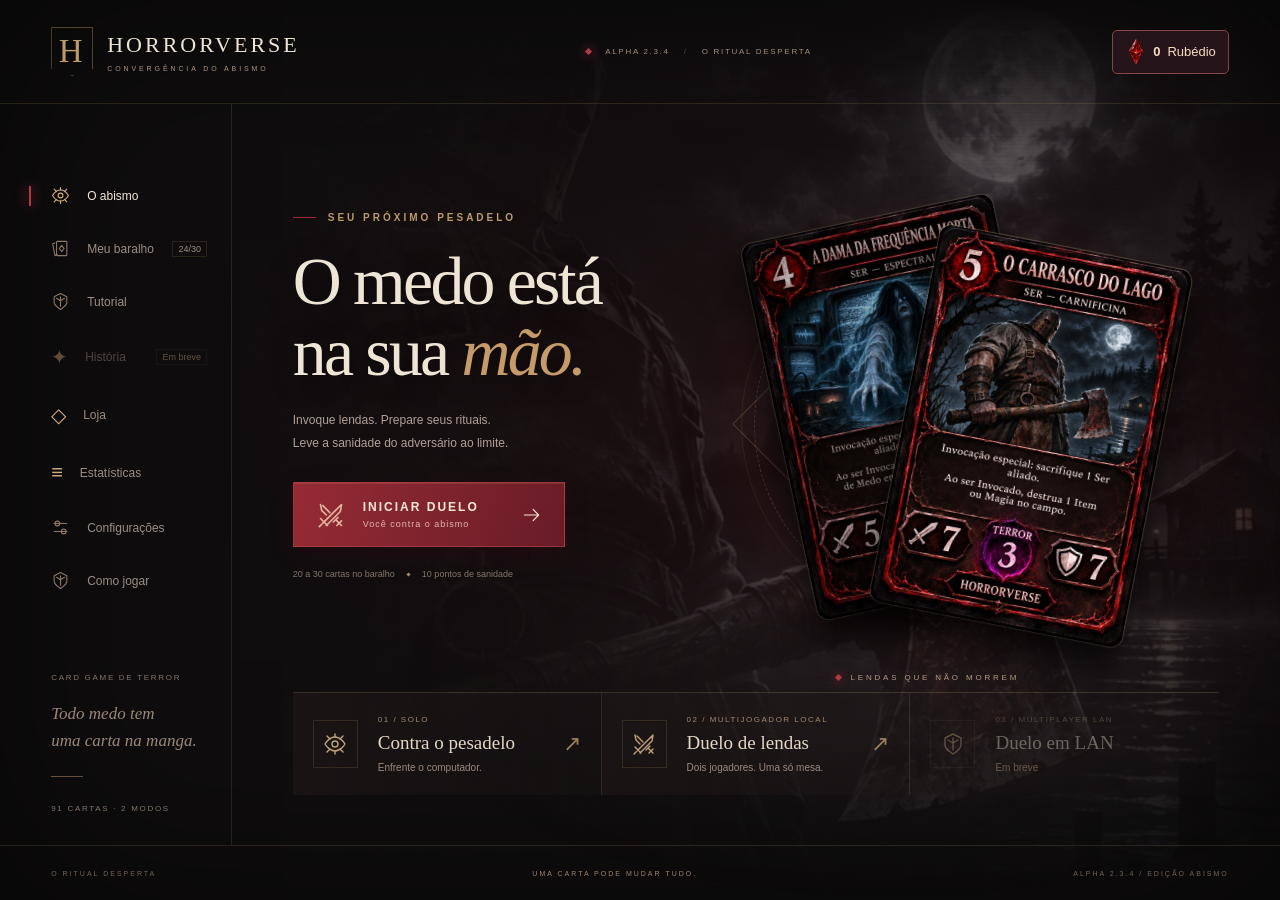
==== commit 4ba63478: "Atualiza Horrorverse Para Alpha 2.3.4" ====
--- a/index.html
+++ b/index.html
@@ -1,4 +1,4 @@
-<!doctype html><html lang="pt-BR"><head><meta charset="utf-8"><meta name="viewport" content="width=device-width,initial-scale=1"><meta name="theme-color" content="#100c0d"><title>HORRORVERSE — Convergência do Abismo</title><link rel="stylesheet" href="style.css"></head><body>
+<!doctype html><html lang="pt-BR"><head><meta charset="utf-8"><meta name="viewport" content="width=device-width,initial-scale=1"><meta name="theme-color" content="#100c0d"><title>HORRORVERSE — Convergência do Abismo</title><link rel="stylesheet" href="style.css"><link rel="stylesheet" href="progression.css"><link rel="stylesheet" href="booster.css"></head><body>
 <svg class="svg-defs" aria-hidden="true" xmlns="http://www.w3.org/2000/svg"><defs>
 <symbol id="i-eye" viewBox="0 0 24 24"><path d="M2 12s4-7 10-7 10 7 10 7-4 7-10 7S2 12 2 12Z"/><circle cx="12" cy="12" r="3"/><path d="M12 2v3m0 14v3M4 4l3 3m10 10 3 3M4 20l3-3M17 7l3-3"/></symbol>
 <symbol id="i-sword" viewBox="0 0 24 24"><path d="m5 19 12-12 4-4-1 6L8 21M3 15l6 6M4 20l-2 2M5 4l6 6m5 6 5 5M3 3l1 5 4 4m6 6 4-4m-1 7 4-4"/></symbol>
@@ -7,18 +7,62 @@
 <symbol id="i-settings" viewBox="0 0 24 24"><path d="M4 7h16M4 17h16"/><circle cx="8" cy="7" r="3"/><circle cx="16" cy="17" r="3"/></symbol>
 <symbol id="i-arrow" viewBox="0 0 24 24"><path d="M3 12h18m-7-7 7 7-7 7"/></symbol></defs></svg>
 <main id="menuRoot" class="menu-root"><div class="menu-art" aria-hidden="true"></div><div class="menu-fog" aria-hidden="true"></div><div id="embers" aria-hidden="true"></div>
-<header class="menu-top"><a href="#" class="brand" aria-label="Horrorverse, início"><span class="brand-mark">H</span><span>HORRORVERSE<small>CONVERGÊNCIA DO ABISMO</small></span></a><span class="build-tag"><i></i> ALPHA 2.2 <span> / </span> O RITUAL DESPERTA</span></header>
-<nav class="menu-nav" aria-label="Menu principal"><button class="nav-item active" data-screen-go="home"><svg><use href="#i-eye"/></svg><span>O abismo</span></button><button class="nav-item" data-screen-go="builder"><svg><use href="#i-cards"/></svg><span>Meu baralho</span><small id="menuDeckCount">30/30</small></button><button class="nav-item" data-screen-go="options"><svg><use href="#i-settings"/></svg><span>Opções</span></button><button class="nav-item" data-screen-go="rules"><svg><use href="#i-shield"/></svg><span>Como jogar</span></button><div class="nav-bottom"><span class="tiny">CARD GAME DE TERROR</span><p>Todo medo tem<br>uma carta na manga.</p><span class="nav-line"></span><span class="tiny">91 CARTAS · 3 MODOS</span></div></nav>
-<div class="menu-content"><section class="menu-screen active" data-screen="home"><div class="hero-copy"><div class="eyebrow"><span></span> SEU PRÓXIMO PESADELO</div><h1>O medo está<br>na sua <em>mão.</em></h1><p>Invoque lendas. Prepare seus rituais.<br>Leve a sanidade do adversário ao limite.</p><button id="quickPlay" class="ritual-button"><svg><use href="#i-sword"/></svg><span>INICIAR DUELO<small>Você contra o abismo</small></span><svg class="arrow"><use href="#i-arrow"/></svg></button><button id="resumeGame" class="text-button" hidden>↳ Continuar meu duelo</button><div class="hero-meta"><span>20 a 30 cartas no baralho</span><i></i><span>10 pontos de sanidade</span></div></div><div class="hero-cards" aria-hidden="true"><div class="ritual-orbit"></div><img class="showcase showcase-back" src="assets/sadako.webp" alt=""><img class="showcase showcase-front" src="assets/jason.webp" alt=""><span class="showcase-caption"><i></i> LENDAS QUE NÃO MORREM</span></div><div class="mode-strip"><button class="mode-card" data-screen-go="pvc"><span class="mode-icon"><svg><use href="#i-eye"/></svg></span><span><small>01 / SOLO</small><b>Contra o pesadelo</b><p>Enfrente o computador.</p></span><span class="mode-arrow">↗</span></button><button class="mode-card" data-screen-go="pvp"><span class="mode-icon"><svg><use href="#i-sword"/></svg></span><span><small>02 / MULTIJOGADOR LOCAL</small><b>Duelo de lendas</b><p>Dois jogadores. Uma só mesa.</p></span><span class="mode-arrow">↗</span></button><button class="mode-card" data-screen-go="lan"><span class="mode-icon"><svg><use href="#i-shield"/></svg></span><span><small>03 / MULTIPLAYER LAN</small><b>Duelo em rede</b><p>Dois computadores. Uma sala.</p></span><span class="mode-arrow">↗</span></button></div></section>
+<header class="menu-top"><a href="#" class="brand" aria-label="Horrorverse, início"><span class="brand-mark">H</span><span>HORRORVERSE<small>CONVERGÊNCIA DO ABISMO</small></span></a><span class="build-tag"><i></i> ALPHA 2.3.4 <span> / </span> O RITUAL DESPERTA</span><div class="menu-wallet" id="menuWallet"><img src="assets/progression/rubedio.webp" alt=""><b id="walletValue">0</b> Rubédio</div></header>
+<nav class="menu-nav" aria-label="Menu principal"><button class="nav-item active" data-screen-go="home"><svg><use href="#i-eye"/></svg><span>O abismo</span></button><button class="nav-item" data-screen-go="builder"><svg><use href="#i-cards"/></svg><span>Meu baralho</span><small id="menuDeckCount">30/30</small></button><button class="nav-item" data-screen-go="tutorial" aria-label="Tutorial"><svg aria-hidden="true"><use href="#i-shield"/></svg><span>Tutorial</span></button><button class="nav-item coming-soon" data-screen-go="story" aria-label="História, em breve" disabled><span>História</span><small class="coming-soon-label">Em breve</small></button><button class="nav-item" data-screen-go="shop" aria-label="Loja"><span>Loja</span></button><button class="nav-item" data-screen-go="history" aria-label="Estatísticas"><span>Estatísticas</span></button><button class="nav-item" data-screen-go="options" aria-label="Configurações"><svg><use href="#i-settings"/></svg><span>Configurações</span></button><button class="nav-item" data-screen-go="rules"><svg><use href="#i-shield"/></svg><span>Como jogar</span></button><div class="nav-bottom"><span class="tiny">CARD GAME DE TERROR</span><p>Todo medo tem<br>uma carta na manga.</p><span class="nav-line"></span><span class="tiny">91 CARTAS · 2 MODOS</span></div></nav>
+<div class="menu-content"><section class="menu-screen active" data-screen="home"><div class="hero-copy"><div class="eyebrow"><span></span> SEU PRÓXIMO PESADELO</div><h1>O medo está<br>na sua <em>mão.</em></h1><p>Invoque lendas. Prepare seus rituais.<br>Leve a sanidade do adversário ao limite.</p><button id="quickPlay" class="ritual-button"><svg><use href="#i-sword"/></svg><span>INICIAR DUELO<small>Você contra o abismo</small></span><svg class="arrow"><use href="#i-arrow"/></svg></button><button id="resumeGame" class="text-button" hidden>↳ Continuar meu duelo</button><div class="hero-meta"><span>20 a 30 cartas no baralho</span><i></i><span>10 pontos de sanidade</span></div></div><div class="hero-cards" aria-hidden="true"><div class="ritual-orbit"></div><img class="showcase showcase-back" src="assets/sadako.webp" alt=""><img class="showcase showcase-front" src="assets/jason.webp" alt=""><span class="showcase-caption"><i></i> LENDAS QUE NÃO MORREM</span></div><div class="mode-strip"><button class="mode-card" data-screen-go="pvc"><span class="mode-icon"><svg><use href="#i-eye"/></svg></span><span><small>01 / SOLO</small><b>Contra o pesadelo</b><p>Enfrente o computador.</p></span><span class="mode-arrow">↗</span></button><button class="mode-card" data-screen-go="pvp"><span class="mode-icon"><svg><use href="#i-sword"/></svg></span><span><small>02 / MULTIJOGADOR LOCAL</small><b>Duelo de lendas</b><p>Dois jogadores. Uma só mesa.</p></span><span class="mode-arrow">↗</span></button><button class="mode-card" data-screen-go="lan" disabled><span class="mode-icon"><svg><use href="#i-shield"/></svg></span><span><small>03 / MULTIPLAYER LAN</small><b>Duelo em LAN</b><span class="coming-soon-label">Em breve</span></span></button></div></section>
 <section class="menu-screen inner-screen rivals-screen" data-screen="pvc"><span class="eyebrow">01 / DUELO SOLO</span><h2>Escolha seu <em>desafio.</em></h2><p class="screen-description">Três adversários, três maneiras de enfrentar o horror. Cada um tem seu próprio baralho de 30 cartas.</p><div id="rivalChoices" class="rival-choices"></div><p class="fine-print">Seu baralho: <b id="soloDeckCount">30 cartas</b>. As dificuldades representam estilos e prioridades, sem cartas extras ou vantagens escondidas.</p><button id="startPVC" class="ritual-button"><span>DESAFIAR O CARRASCO</span><svg><use href="#i-arrow"/></svg></button><button class="text-button" data-screen-go="home">← Voltar ao abismo</button></section>
 <section class="menu-screen inner-screen" data-screen="pvp"><span class="eyebrow">02 / DUELO LOCAL</span><h2>Quem perde<br>a <em>sanidade?</em></h2><p class="screen-description">Convide alguém para a mesa. Cada jogador assume o controle no seu turno, compartilhando este computador.</p><div class="mode-details"><span>JOGADORES<b>2 pessoas</b></span><span>CONEXÃO<b>Mesmo computador</b></span></div><p class="fine-print">Duelo local para duas pessoas compartilhando este computador.</p><button id="startLocal" class="ritual-button"><span>PREPARAR A MESA</span><svg><use href="#i-arrow"/></svg></button><button class="text-button" data-screen-go="home">← Voltar ao abismo</button></section>
-<section class="menu-screen inner-screen" data-screen="lan"><span class="eyebrow">03 / MULTIPLAYER LAN</span><h2>Conecte seu <em>duelo.</em></h2><p class="screen-description">Abra este site nos dois computadores da mesma rede. Um computador precisa estar executando o servidor Horrorverse 2.2.</p><div id="lanConnect" class="lan-form"><label>Endereço do servidor<input id="lanAddress" placeholder="192.168.1.10:3000" autocomplete="off"></label><label>Seu nome<input id="lanName" maxlength="28" value="Jogador"></label><label>Código da sala<input id="lanCode" maxlength="6" placeholder="ABC123" autocomplete="off"></label><div><button id="lanCreate" class="small-primary">Criar sala</button><button id="lanJoin" class="small-primary">Entrar na sala</button><button id="lanReconnect" class="text-button" hidden>Reconectar à minha sessão</button></div></div><div id="lanRoom" hidden><h3>Sala <strong id="lanRoomCode"></strong></h3><p id="lanRoster" style="white-space:pre-line"></p><button id="lanReady" class="small-primary">Confirmar meu baralho</button><button id="lanBackMatch" class="text-button">Voltar ao duelo</button><button id="lanLeave" class="text-button">Sair da sala</button></div><p id="lanStatus" role="status">O navegador pode pedir permissão para acessar a rede local. Autorize para conectar.</p><p class="fine-print">O servidor precisa autorizar o endereço deste site. Se o navegador bloquear a conexão, use o endereço HTTP local mostrado ao iniciar o servidor.</p><button class="text-button" data-screen-go="builder">Escolher meu baralho</button><button class="text-button" data-screen-go="home">← Voltar</button></section><section class="menu-screen inner-screen options-screen" data-screen="options"><span class="eyebrow">SEU RITUAL, SUAS REGRAS</span><h2>Prepare o <em>clima.</em></h2><div class="options-grid"><label>Música ambiente <output id="musicVal"></output><input id="musicVolume" type="range" min="0" max="100"></label><label>Efeitos sonoros <output id="sfxVal"></output><input id="sfxVolume" type="range" min="0" max="100"></label><label>Ritmo das animações<select id="animationSpeed"><option value="1">Cinematográfico</option><option value="1.65">Rápido</option></select></label><label class="check-option"><input id="reducedMotion" type="checkbox"> Reduzir movimento e flashes</label><label>Contorno das cartas<input id="outlineColor" type="color"></label><label>Cor da sanidade<input id="sanityColor" type="color"></label></div><div class="menu-row"><button class="text-button" data-screen-go="home">← Voltar</button><button id="optionsSave" class="small-primary">Salvar opções</button></div><p class="fine-print" id="optionsMessage" role="status">Suas preferências ficam salvas neste navegador.</p></section>
-<section class="menu-screen inner-screen rules-screen" data-screen="rules"><span class="eyebrow">ANTES DO PRIMEIRO GRITO</span><h2>Domine a <em>mesa.</em></h2><p class="screen-description">Monte um baralho de 20 a 30 cartas, com até 2 cópias de cada. Você recebe 5 cartas e compra 1 no início de cada turno, inclusive no primeiro. Seres, itens e magias saem do mesmo monte.</p><div class="rules-list"><article><b>01</b><div><h3>Invoque seus seres</h3><p>Arraste uma carta para seu campo ou selecione a carta e clique numa posição. Você pode invocar 1 comum e 1 especial por turno. Especiais exigem materiais.</p></div></article><article><b>02</b><div><h3>Prepare o ritual</h3><p>Itens e magias vão para a fileira de suporte. Selecione a carta no campo para ativá-la. Campos e reações permanecem preparados.</p></div></article><article><b>03</b><div><h3>Ataque o terror</h3><p>Selecione seu ser e escolha “Atacar”. O dano é ATK − DEF, descontado do TERROR. Cada ser ataca uma vez por turno.</p></div></article><article><b>04</b><div><h3>Quebre a sanidade</h3><p>Sem seres inimigos, ataque a sanidade: ATK 1–3 causa 1, 4–6 causa 2, 7–9 causa 3 e 10+ causa 4. Ataques diretos ficam bloqueados nos turnos 1 e 2. Vença por sanidade zero ou elimine todos os Seres do adversário, incluindo os que ainda estiverem na mão ou no monte. Baralhos sem Seres disputam por sanidade.</p></div></article></div><button class="text-button" data-screen-go="home">← Voltar ao abismo</button></section></div>
-<footer class="menu-footer"><span>O RITUAL DESPERTA</span><span>UMA CARTA PODE MUDAR TUDO.</span><span>ALPHA 2.2 / EDIÇÃO ABISMO</span></footer></main>
-<main id="duel" hidden><header class="duel-top"><button id="menuInGame" class="icon-button" aria-label="Abrir menu">☰</button><div class="duel-brand">HORRORVERSE<small>CONVERGÊNCIA DO ABISMO</small></div><div id="roundLabel" class="round-label">RODADA 01</div><button id="rulesInGame" class="icon-button" aria-label="Como jogar">?</button><button id="reset" class="icon-button" aria-label="Reiniciar duelo">↻</button></header><aside class="inspector"><span class="eyebrow">ARQUIVO DO ABISMO</span><div id="inspectCard" class="inspect-card"><div class="empty-inspect">✧</div></div><div id="detail"><h2>Conheça suas cartas.</h2><p>Passe o mouse ou selecione uma carta para ver seus atributos e habilidades.</p></div><div id="actions" class="card-actions"></div><div class="duel-log"><button id="logToggle" aria-expanded="false">REGISTRO DO DUELO <span>⌄</span></button><div id="log" hidden></div></div></aside><section class="arena" aria-label="Mesa de duelo"><img id="fieldBackground" class="field-background" alt="" aria-hidden="true" hidden><div class="arena-grain"></div><div class="arena-sigil" aria-hidden="true">✧</div><div class="rival-hand" id="rivalHand" aria-label="Cartas do adversário"></div><div class="player-hud enemy-hud" id="hud1"></div><div class="player-hud self-hud" id="hud0"></div><div class="board" id="board"></div><div class="battle-divider"><span></span><b>CONVERGÊNCIA DO ABISMO</b><span></span></div><div id="turnIndicator" class="turn-indicator"></div><div class="deck-area"><div class="deck-pile" id="deckPile"><div class="card-back"><span>H</span></div><b id="deckCount">0</b></div><small>MONTE</small><div class="grave-pile" id="gravePile"><svg><use href="#i-cards"/></svg><b id="graveCount">0</b></div><small>DESCARTE</small></div><button id="end" class="end-turn"><span class="end-symbol">➜</span><b>ENCERRAR</b><small>TURNO</small></button><div class="arena-help">Selecione uma carta para jogar <span>ou arraste até o campo</span></div></section><section class="hand-zone" aria-label="Sua mão"><div class="hand-heading"><span id="handTitle">SUA MÃO</span><span id="hint">Escolha seu primeiro movimento</span><span id="handCount"></span></div><div id="hand" class="hand"></div></section></main>
+<section class="menu-screen inner-screen" data-screen="lan" inert><span class="eyebrow">03 / MULTIPLAYER LAN</span><h2>Conecte seu <em>duelo.</em></h2><p class="screen-description">Abra este site nos dois computadores da mesma rede. Um computador precisa estar executando o servidor Horrorverse 2.3.3.</p><div id="lanConnect" class="lan-form"><label>Endereço do servidor<input id="lanAddress" placeholder="192.168.1.10:3000" autocomplete="off"></label><label>Seu nome<input id="lanName" maxlength="28" value="Jogador"></label><label>Código da sala<input id="lanCode" maxlength="6" placeholder="ABC123" autocomplete="off"></label><div><button id="lanCreate" class="small-primary">Criar sala</button><button id="lanJoin" class="small-primary">Entrar na sala</button><button id="lanReconnect" class="text-button" hidden>Reconectar à minha sessão</button></div></div><div id="lanRoom" hidden><h3>Sala <strong id="lanRoomCode"></strong></h3><p id="lanRoster" style="white-space:pre-line"></p><button id="lanReady" class="small-primary">Confirmar meu baralho</button><button id="lanBackMatch" class="text-button">Voltar ao duelo</button><button id="lanLeave" class="text-button">Sair da sala</button></div><p id="lanStatus" role="status">O navegador pode pedir permissão para acessar a rede local. Autorize para conectar.</p><p class="fine-print">O servidor precisa autorizar o endereço deste site. Se o navegador bloquear a conexão, use o endereço HTTP local mostrado ao iniciar o servidor.</p><button class="text-button" data-screen-go="builder">Escolher meu baralho</button><button class="text-button" data-screen-go="home">← Voltar</button></section><section class="menu-screen inner-screen options-screen" data-screen="options"><span class="eyebrow">SEU RITUAL, SUAS REGRAS</span><h2>Prepare o <em>clima.</em></h2><div class="options-grid"><label>Música ambiente <output id="musicVal"></output><input id="musicVolume" type="range" min="0" max="100"></label><label>Efeitos sonoros <output id="sfxVal"></output><input id="sfxVolume" type="range" min="0" max="100"></label><label>Ritmo das animações<select id="animationSpeed"><option value="1">Cinematográfico</option><option value="1.65">Rápido</option></select></label><label class="check-option"><input id="reducedMotion" type="checkbox"> Reduzir movimento e flashes</label><label>Contorno das cartas<input id="outlineColor" type="color"></label><label>Cor da sanidade<input id="sanityColor" type="color"></label></div><div class="menu-row"><button class="text-button" data-screen-go="home">← Voltar</button><button id="optionsSave" class="small-primary">Salvar opções</button></div><p class="fine-print" id="optionsMessage" role="status">Suas preferências ficam salvas neste navegador.</p>
+ <section class="account-settings" aria-labelledby="accountTitle">
+  <h3 id="accountTitle">Conta</h3>
+  <button id="resetAccount" class="small-primary" type="button">Resetar conta</button>
+ </section>
+</section>
+<section class="menu-screen inner-screen" data-screen="story" inert><div id="storyScene" class="story-scene">
+ <h2 id="storyTitle"></h2><div class="story-dialogue"><img id="storyFace" alt=""><div><strong id="storySpeaker"></strong><p id="storyLine"></p>
+ <button class="small-primary" id="storyStart">Começar tutorial</button> <button class="text-button" id="storyNext">Continuar conversa</button> <button class="text-button" id="storyShop" data-screen-go="shop">Ir à loja</button></div></div></div></section>
+ <section class="menu-screen inner-screen tutorial-screen" data-screen="tutorial">
+  <h2>Tutorial</h2>
+  <p class="screen-description">Aprenda a invocar Seres, ativar Itens e Feitiços e vencer um duelo com a ajuda de um Sobrevivente.</p>
+  <p class="fine-print" id="tutorialReward"></p>
+  <div class="menu-row"><button class="text-button" data-screen-go="home">← Voltar</button><button id="startTutorial" class="small-primary">Começar tutorial</button></div>
+ </section>
+ <section class="menu-screen inner-screen" data-screen="history"><h2>Estatísticas</h2><div id="historyList"></div></section>
+ <section class="menu-screen inner-screen rules-screen" data-screen="rules"><span class="eyebrow">ANTES DO PRIMEIRO GRITO</span><h2>Domine a <em>mesa.</em></h2><p class="screen-description">Monte um baralho de 20 a 30 cartas, com até 2 cópias de cada. Você recebe 5 cartas e compra 1 no início de cada turno, inclusive no primeiro. Seres, itens e magias saem do mesmo monte.</p><div class="rules-list"><article><b>01</b><div><h3>Invoque seus seres</h3><p>Arraste uma carta para seu campo ou selecione a carta e clique numa posição. Você pode invocar 1 comum e 1 especial por turno. Especiais exigem materiais.</p></div></article><article><b>02</b><div><h3>Prepare o ritual</h3><p>Na Fase Principal, coloque Itens e Feitiços na fileira de suporte e selecione a carta para ativá-la. Feitiços Contínuos continuam em campo depois da ativação.</p></div></article><article><b>03</b><div><h3>Ataque o terror</h3><p>Clique em “Combate” na barra central. Selecione seu Ser e escolha “Atacar”. O dano é ATK − DEF, descontado do TERROR. Cada Ser ataca uma vez por turno, salvo efeito de carta.</p></div></article><article><b>04</b><div><h3>Quebre a sanidade</h3><p>Sem seres inimigos, ataque a sanidade: ATK 1–3 causa 1, 4–6 causa 2, 7–9 causa 3 e 10+ causa 4. Ataques diretos ficam bloqueados nos turnos 1 e 2. Vença por sanidade zero ou elimine todos os Seres do adversário, incluindo os que ainda estiverem na mão ou no monte. Baralhos sem Seres disputam por sanidade.</p></div></article></div><button class="text-button" data-screen-go="home">← Voltar ao abismo</button></section></div>
+<footer class="menu-footer"><span>O RITUAL DESPERTA</span><span>UMA CARTA PODE MUDAR TUDO.</span><span>ALPHA 2.3.4 / EDIÇÃO ABISMO</span></footer></main>
+<main id="duel" hidden><header class="duel-top"><button id="menuInGame" class="icon-button" aria-label="Abrir menu">☰</button><div class="duel-brand">HORRORVERSE<small>CONVERGÊNCIA DO ABISMO</small></div><div id="roundLabel" class="round-label">RODADA 01</div><button id="rulesInGame" class="icon-button" aria-label="Como jogar">?</button><button id="reset" class="icon-button" aria-label="Reiniciar duelo">↻</button></header><aside class="inspector"><span class="eyebrow">ARQUIVO DO ABISMO</span><div id="inspectCard" class="inspect-card"><div class="empty-inspect">✧</div></div><div id="detail"><h2>Conheça suas cartas.</h2><p>Passe o mouse ou selecione uma carta para ver seus atributos e habilidades.</p></div><div id="actions" class="card-actions"></div><div class="duel-log"><button id="logToggle" aria-expanded="false">REGISTRO DO DUELO <span>⌄</span></button><div id="log" hidden></div></div></aside><section class="arena" aria-label="Mesa de duelo"><img id="fieldBackground" class="field-background" alt="" aria-hidden="true" hidden><div class="arena-grain"></div><div class="arena-sigil" aria-hidden="true">✧</div><div class="rival-hand" id="rivalHand" aria-label="Cartas do adversário"></div><div class="player-hud enemy-hud" id="hud1"></div><div class="player-hud self-hud" id="hud0"></div><div class="board" id="board"><nav id="duelPhases" class="phase-bar" aria-label="Fases do turno"></nav></div><div id="turnIndicator" class="turn-indicator"></div><div class="deck-area"><div class="deck-pile" id="deckPile"><div class="card-back"><span>H</span></div><b id="deckCount">0</b></div><small>MONTE</small><div class="grave-pile" id="gravePile"><svg><use href="#i-cards"/></svg><b id="graveCount">0</b></div><small>DESCARTE</small></div><button id="end" class="end-turn"><span class="end-symbol">➜</span><b>ENCERRAR</b><small>TURNO</small></button><div class="arena-help">Selecione uma carta para jogar <span>ou arraste até o campo</span></div></section><section class="hand-zone" aria-label="Sua mão"><div class="hand-heading"><span id="handTitle">SUA MÃO</span><span id="hint">Escolha seu primeiro movimento</span><span id="handCount"></span></div><div id="hand" class="hand"></div></section></main>
 <div id="toast" role="status" aria-live="polite"></div><div id="fxLayer" aria-hidden="true"></div><div id="flash" aria-hidden="true"></div><div id="dragGhost" hidden aria-hidden="true"></div><div id="turnBanner" aria-hidden="true"><div class="turn-line"></div><div id="turnMain"></div><small id="turnSub"></small><div class="turn-line"></div></div>
 <div id="combat" hidden role="dialog" aria-modal="true" aria-label="Confronto"><div class="combat-stage"><span class="eyebrow" id="combatTitle">CONFRONTO</span><div class="combat-pair"><div class="combat-fighter" id="combatAttacker"></div><div class="combat-vs">VS</div><div class="combat-fighter" id="combatDefender"></div></div><svg class="combat-slash" viewBox="0 0 700 260" aria-hidden="true"><path d="M90 220 595 35M160 245 650 65M60 175 525 10"/></svg><div id="combatDamage"></div><div id="combatShield"><svg><use href="#i-shield"/></svg><span>BLOQUEIO</span></div><div class="combat-meter"><div id="combatHealth"></div></div><div class="combat-result"><strong id="combatResult">O confronto começa</strong><span id="combatStats"></span></div></div></div>
 <dialog id="choiceDialog"><div class="eyebrow">O ABISMO AGUARDA</div><h2 id="choiceTitle"></h2><form id="choiceForm"><div id="choiceBody"></div><p id="choiceError" role="status"></p><div class="dialog-actions"><button id="choiceCancel" type="button" class="text-button">Cancelar</button><button type="submit" class="small-primary" id="choiceConfirm">Confirmar</button></div></form></dialog>
-<dialog id="resultDialog"><div class="result-sigil">✧</div><span class="eyebrow">O RITUAL TERMINOU</span><h2 id="resultTitle"></h2><p id="resultReason"></p><button id="playAgain" class="ritual-button"><span>JOGAR NOVAMENTE</span><svg><use href="#i-arrow"/></svg></button><button id="resultMenu" class="text-button">Voltar ao menu</button></dialog>
+<div id="phaseNotice" class="phase-notice" role="status" hidden></div><div id="chainNotice" class="chain-notice" role="status" hidden></div>
+ <aside id="tutorialTip" class="tutorial-tip" hidden><strong>Sobrevivente</strong><p id="tutorialText"></p></aside>
+ <main id="shopScreen" aria-labelledby="shopTitle" hidden>
+ <div class="shop-stage">
+  <header class="shop-top">
+   <button type="button" class="text-button" id="shopBack">← Voltar ao menu</button>
+   <h1 id="shopTitle">Balcão Oculto</h1>
+   <div class="shop-wallet"><img src="assets/progression/rubedio.webp" alt=""><b id="shopBalance">0</b> Rubédio</div>
+  </header>
+  <div id="shopPacks" class="shop-packs" role="group" aria-label="Boosters à venda"></div>
+  <img id="shopVendor" class="shop-vendor" src="assets/progression/vendor.webp" alt="Mercador reptiliano">
+  <div id="shopRegister" class="shop-register" aria-hidden="true"></div>
+  <section class="shop-dialogue" aria-label="Mercador"><strong>Mercador</strong><p id="vendorLine" aria-live="polite"></p></section>
+  <form id="buyPack" class="shop-checkout">
+   <h2 id="selectedPack"></h2>
+   <p id="packDescription"></p>
+   <div class="shop-quantity">
+    <label for="shopCount">Quantidade</label>
+    <button type="button" id="shopMinus" aria-label="Diminuir quantidade">−</button>
+    <input id="shopCount" type="number" min="1" max="99" required value="1">
+    <button type="button" id="shopPlus" aria-label="Aumentar quantidade">+</button>
+   </div>
+   <button class="small-primary" id="shopConfirm">Comprar · <span id="shopTotal"></span></button>
+  </form>
+  <p id="shopError" class="shop-status" role="status"></p>
+  <div id="shopParticles" aria-hidden="true"></div>
+ </div>
+</main>
+<dialog id="confirmPurchase"><h2>Confirmar compra</h2><p id="purchaseText"></p><button class="small-primary" id="purchaseYes">Confirmar</button> <button class="text-button" id="purchaseNo">Voltar</button></dialog>
+ <dialog id="resultDialog"><div class="result-sigil">✧</div><span class="eyebrow">O RITUAL TERMINOU</span><h2 id="resultTitle"></h2><p id="resultReason"></p><section id="rewardPanel" hidden><div class="reward-total"><img src="assets/progression/rubedio.webp" alt=""><strong id="rewardTotal"></strong></div><div id="rewardBreakdown"></div><button class="text-button" id="rewardDetails">Ver estatísticas</button></section><button id="playAgain" class="ritual-button"><span>JOGAR NOVAMENTE</span><svg><use href="#i-arrow"/></svg></button><button id="resultMenu" class="text-button">Voltar ao menu</button></dialog>
 <div id="hvEditorOverlay" hidden><div class="editor-bar"><span>HORRORVERSE <small>/ MEU BARALHO</small></span><span id="hvEditorStatus" role="status">Prepare suas próximas invocações.</span><button id="closeEditor" class="text-button">Fechar ×</button></div><iframe id="hvEditorFrame" title="Construtor de baralhos do Horrorverse" src="editor.html"></iframe></div>
-<main id="lanDuel" hidden><header class="lan-top"><button id="lanMenu" class="text-button">☰ Sala</button><strong id="lanTitle"></strong><button id="lanExitMatch" class="text-button">Sair do duelo</button></header><div id="lanPlayers"></div><p id="lanMatchStatus" role="status"></p><div class="lan-layout"><div><div id="lanBoard"></div><div id="lanHandLabel"></div><div id="lanHand"></div></div><aside><div id="lanSelection"><p>Selecione uma carta para ver suas ações.</p></div><button id="lanEnd" class="small-primary">Encerrar turno</button><pre id="lanLog"></pre></aside></div></main><noscript>Ative o JavaScript do navegador para iniciar Horrorverse.</noscript><script src="cards.js"></script><script src="engine.js"></script><script src="expansion.js"></script><script src="audio-data.js"></script><script src="sfx-data.js"></script><script src="ai.js"></script><script src="cards-ui.js"></script><script src="game.js"></script><script src="editor_bridge.js"></script><script src="lan-client.js"></script></body></html>
+<main id="lanDuel" hidden><header class="lan-top"><button id="lanMenu" class="text-button">☰ Sala</button><strong id="lanTitle"></strong><button id="lanExitMatch" class="text-button">Sair do duelo</button></header><div id="lanPlayers"></div><p id="lanMatchStatus" role="status"></p><div class="lan-layout"><div><div id="lanBoard"></div><div id="lanHandLabel"></div><div id="lanHand"></div></div><aside><div id="lanSelection"><p>Selecione uma carta para ver suas ações.</p></div><button id="lanEnd" class="small-primary">Encerrar turno</button><pre id="lanLog"></pre></aside></div></main><noscript>Ative o JavaScript do navegador para iniciar Horrorverse.</noscript><script src="cards.js"></script><script src="engine.js"></script><script src="expansion.js"></script><script src="alpha23.js"></script><script src="duel-stats.js"></script><script src="booster-catalogue.js"></script><script src="progression.js"></script><script src="audio-data.js"></script><script src="sfx-data.js"></script><script src="ai.js"></script><script src="cards-ui.js"></script><script src="progression-ui.js"></script><script src="game.js"></script><script src="editor_bridge.js"></script></body></html>
--- a/style.css
+++ b/style.css
@@ -49,3 +49,12 @@
 
 /* 2.2 LAN presentation */
 .mode-strip{grid-template-columns:repeat(3,minmax(0,1fr))}.mode-card{min-width:0}.lan-form{display:grid;gap:14px;max-width:550px}.lan-form label{display:grid;gap:8px}.lan-form input{background:#1d1720;color:#eee;border:1px solid #756353;border-radius:6px;padding:12px;width:100%}#lanStatus{line-height:1.6;color:#d6bd98}#lanDuel{position:fixed;inset:0;z-index:25;overflow:auto;background:radial-gradient(ellipse at 50% 30%,#30212c,#0f0c12 75%);padding:18px 3%}.lan-top{display:flex;align-items:center;justify-content:space-between;gap:15px;border-bottom:1px solid #887152;padding-bottom:10px}#lanPlayers{text-align:center;color:#e4c99e;font-size:18px;margin:18px}#lanMatchStatus{text-align:center;color:#b9d7c8}.lan-layout{display:grid;grid-template-columns:minmax(0,1fr) 260px;gap:24px;max-width:1400px;margin:auto}.lan-board-row{display:grid;grid-template-columns:repeat(5,minmax(0,1fr));gap:12px;margin:10px 0}.lan-board-row:nth-child(2){margin-bottom:32px}.lan-slot{position:relative;aspect-ratio:.72;max-height:185px;min-width:0;padding:0;border:1px solid #a18a5544;border-radius:7px;background:#100c1255;color:#a08c77}.lan-slot .playing-card{width:100%;height:100%}.lan-stats{position:absolute;left:0;right:0;bottom:0;background:#100b11e8;color:#f5dfb4;font-size:10px;padding:4px 1px;white-space:normal}#lanHandLabel{margin-top:22px;font-size:11px;letter-spacing:1px}#lanHand{display:flex;gap:10px;overflow-x:auto;padding:12px 0 20px}.lan-hand-card{position:relative;flex:0 0 110px;height:163px;padding:0;border:0;background:none}.lan-layout aside{border:1px solid #806b4e66;border-radius:10px;padding:18px;align-self:start;position:sticky;top:10px}#lanSelection p{font-size:13px;line-height:1.6;color:#c5b7b2}#lanSelection button{margin:4px}#lanLog{white-space:pre-wrap;font-family:inherit;font-size:11px;line-height:1.7;color:#b4a29a;max-height:250px;overflow:auto}.lan-change{position:absolute;left:50%;top:25%;transform:translateX(-50%);z-index:5;border-radius:12px;border:1px solid currentColor;background:#160e1aef;padding:8px;font-size:13px;font-weight:bold;pointer-events:none;animation:lan-change 1.7s forwards;white-space:pre-line}@keyframes lan-change{0%{opacity:0;translate:0 20px}20%,70%{opacity:1}100%{opacity:0;translate:0 -25px}}@media(max-width:900px){.mode-strip{grid-template-columns:1fr}.lan-layout{grid-template-columns:1fr}.lan-layout aside{position:static}.lan-slot{max-height:none}.lan-stats{font-size:8px}.lan-board-row{gap:5px}.lan-top{font-size:11px}}
+
+.phase-bar{grid-row:3;display:grid;grid-template-columns:.8fr 1.55fr 1fr 1fr 1.15fr;gap:3px;align-self:center;width:min(100%,550px);margin-inline:auto;position:relative;z-index:3;isolation:isolate}
+.phase-bar>*{display:grid;place-items:center;min-height:22px;min-width:0;padding:3px 2px;text-align:center;font:600 clamp(8px,1vw,11px)/1.05 'Segoe UI',sans-serif;color:#baab9d;background:#201923;border:1px solid #675361;border-radius:4px;overflow-wrap:normal}
+.phase-bar>*[aria-current="step"]{color:#ffebc2;background:#583237;border-color:#dfaf6f;box-shadow:0 0 9px #db8c5255}
+.phase-bar>button:enabled{color:#e9c88e;border-color:#af8154;cursor:pointer}
+.phase-bar>button:enabled:hover{background:#573638}
+.phase-bar>button:disabled{opacity:1}
+#lanBoard .phase-bar{margin-block:6px}
+@media(max-width:580px){.phase-bar{gap:2px}.phase-bar>*{min-height:19px;padding:2px 1px}}
--- a/progression.css
+++ b/progression.css
@@ -0,0 +1,43 @@
+[hidden]{display:none!important}
+.menu-wallet{margin-left:14px;display:flex;gap:7px;align-items:center;color:#f9dbc1;white-space:nowrap;border:1px solid #804844;background:#25151a;padding:6px 12px;border-radius:5px;font-size:13px}
+.menu-wallet img,.reward-total img{width:21px;height:30px;object-fit:contain}
+.nav-item[data-screen-go="story"]:before{content:"✦"}.nav-item[data-screen-go="shop"]:before{content:"◇"}.nav-item[data-screen-go="history"]:before{content:"≡"}.nav-item:before{color:#d9ac80;font-size:20px}
+.board .phase-bar{align-self:center}
+.phase-bar{width:min(100%,720px);padding:2px 4px;gap:3px;background:linear-gradient(90deg,transparent,#713e31 25%,#d88a52 50%,#713e31 75%,transparent) center/100% 1px no-repeat}
+.phase-bar>*{display:flex;align-items:center;justify-content:center;gap:5px;min-height:25px;font:600 clamp(8px,1.1vw,15px)/1.06 Georgia,serif;color:#ecceb3;border:1px solid #9c664e;border-radius:12px 8px;background:linear-gradient(#3d2225,#24171e);box-shadow:inset 0 0 7px #0b070a,0 0 0 2px #180d12}
+.phase-bar>i,.phase-bar i{font-style:normal;color:#dc9d75}
+.phase-bar>*[aria-current="step"]{border-color:#ffc588;color:#fff0cd;background:linear-gradient(#72422e,#40221d);box-shadow:inset 0 0 8px #c3743f,0 0 14px #f39c5b}
+.phase-notice,.chain-notice{position:fixed;z-index:135;left:50%;top:44%;transform:translate(-50%,-50%);pointer-events:none;width:min(90vw,600px);padding:13px 16px;text-align:center;color:#ffead2;font:700 clamp(22px,4vw,42px)/1.15 Georgia,serif;background:linear-gradient(90deg,transparent,#260f18 18%,#39181e 50%,#260f18 82%,transparent);border-block:1px solid #b57959;text-shadow:0 0 12px #e97954}
+.chain-notice{top:32%;width:max-content;max-width:95vw;font-size:clamp(16px,3vw,32px);color:#ffe0a2}
+.story-scene{position:relative;min-height:clamp(430px,70vh,650px);border:1px solid #967254;border-radius:8px;overflow:hidden;padding:24px;background:#1d1118 center/cover}
+.story-scene{display:flex;flex-direction:column;justify-content:space-between;background-position:center}
+.story-dialogue,.tutorial-tip{display:flex;align-items:center;gap:12px;padding:12px;background:#1d1019f2 url(assets/progression/dialogue.webp) center/100% 100% no-repeat;border:1px solid #9a5a50;border-radius:8px}
+.story-dialogue img{width:clamp(80px,13vw,160px);max-height:175px;object-fit:contain}
+.story-dialogue p,.tutorial-tip p{color:#ffead9}
+.tutorial-tip{display:block;position:fixed;z-index:6;right:10px;top:67px;width:min(260px,40vw);font-size:13px;pointer-events:none;background:#1d1019f5}
+.tutorial-tip p{margin:4px 0}
+.reward-total{display:flex;align-items:center;justify-content:center;gap:8px;font:700 23px Georgia,serif;color:#ffbb9f}
+.bonus-lines{list-style:none;padding:0;text-align:left}.bonus-lines li,.duel-details div{display:flex;gap:12px;justify-content:space-between;padding:5px 0;border-bottom:1px solid #8a5e4540}.bonus-lines b{color:#fcbc87}.duel-details{text-align:left;font-size:.86rem}
+#historyList details{padding:12px;border:1px solid #775341;margin:8px 0}#historyList summary{cursor:pointer}
+@media(max-width:850px){.menu-nav{padding-top:12px;gap:3px}.tutorial-tip{top:64px;right:8px}}
+@media(max-width:580px){.menu-wallet{margin-left:0;padding:4px 6px;font-size:10px}.menu-wallet img{width:10px;height:18px}.phase-bar i{display:none}.story-scene{padding:10px}.tutorial-tip{width:min(250px,62vw);font-size:11px;top:56px}.menu-nav{overflow-x:auto}}
+.phase-bar>*:first-child{border-radius:15px 8px 8px 15px}.phase-bar>*:last-child{border-radius:8px 15px 15px 8px}
+@media(max-width:580px){.menu-nav .nav-item{flex-shrink:0;min-width:39px}.menu-top{gap:7px}}
+.tutorial-tip strong{color:#ffd2ad}.duel-details dd{margin:0;text-align:right}
+@media(min-width:851px){.menu-nav{overflow-y:auto}}
+.nav-item:disabled,.mode-card:disabled{cursor:default;color:#ae9b8c}
+.mode-card:disabled:hover{background:linear-gradient(90deg,#2018189c,#1d17164d)}
+.coming-soon-label{color:#d8b991;font-size:10px}
+.mode-card .coming-soon-label{display:block}
+.account-settings{max-width:670px;margin-top:28px;padding-top:18px;border-top:1px solid var(--line)}
+.account-settings h3{margin:0 0 12px;font:20px Georgia,serif;color:#e4d7c4}
+@media(max-width:850px){
+ .menu-nav{overflow:auto}
+ .nav-item.coming-soon{gap:3px;flex-direction:column}
+ .nav-item.coming-soon span,.nav-item.coming-soon .coming-soon-label{display:block;font-size:8px}
+ .nav-item.coming-soon .coming-soon-label{margin:0;padding:0;border:0}
+}
+@media(max-width:580px){
+ .menu-nav{justify-content:flex-start}
+ .nav-item.coming-soon{gap:1px}
+}
--- a/booster.css
+++ b/booster.css
@@ -0,0 +1,60 @@
+/* Keep the shape of the foil edges visible over the shop's wood. */
+.booster-wrapper{clip-path:polygon(4.3% 1.2%,95.7% 1.2%,95.7% 7%,94% 12%,94% 87%,95.7% 93%,95.7% 98.4%,4.3% 98.4%,4.3% 93%,6% 87%,6% 12%,4.3% 7%)}
+#shopScreen{position:fixed;inset:0;z-index:10;overflow:auto;background:#110b0e;color:#f7decb}
+.shop-stage{position:relative;width:100%;min-height:100%;height:100%;isolation:isolate;background:#170d10 url(assets/progression/shop.webp) center/100% 100% no-repeat;animation:shop-enter .36s ease-out both}
+.shop-stage:before{content:"";position:absolute;inset:0;pointer-events:none;background:linear-gradient(180deg,#10070ed9,transparent 20%,transparent 64%,#160913aa);z-index:-1}
+.shop-top{position:absolute;inset:0 0 auto;display:grid;grid-template-columns:1fr auto 1fr;align-items:center;gap:10px;padding:clamp(14px,3vw,30px) 4%;z-index:3}
+.shop-top h1{font:600 clamp(20px,3vw,46px)/1 Georgia,serif;color:#ffe4c2;text-shadow:0 3px 14px black;margin:0;text-align:center}
+#shopBack{justify-self:start;color:#ffe1c9;padding:9px 12px;background:#1c1016dc;border:1px solid #996652;border-radius:5px}
+.shop-wallet{justify-self:end;display:flex;align-items:center;gap:7px;padding:6px 12px;background:#1c1016ee;border:1px solid #996652;border-radius:5px;font-variant-numeric:tabular-nums;white-space:nowrap}
+.shop-wallet img{height:28px;width:18px;object-fit:contain}
+.shop-packs{position:absolute;z-index:2;top:23%;left:29%;width:42%;display:grid;grid-template-columns:repeat(5,minmax(0,1fr));align-items:start;gap:clamp(4px,.6vw,10px)}
+.shop-pack{position:relative;min-width:0;display:flex;flex-direction:column;align-items:center;background:none;color:#ffe4cc;border:0;padding:0 2px;cursor:pointer;text-align:center;font-family:Georgia,serif}
+.shop-pack:before{content:"";position:absolute;top:-8px;left:calc(50% - 3px);width:6px;height:13px;border:1px solid #99836b;border-radius:4px;background:#2e211b;box-shadow:0 1px 3px #000}
+.shop-pack img{width:min(100%,21vh);aspect-ratio:2/3;object-fit:contain;transition:transform .2s ease,filter .2s ease;transform-origin:50% 4%;filter:brightness(.9)}
+.shop-pack:is(:hover,:focus-visible) img{transform:translateY(-3px) scale(1.045);filter:brightness(1.13)}
+.shop-pack[aria-pressed=true] img{transform:translateY(-3px);filter:brightness(1.1) saturate(1.22)}
+.shop-pack span{display:grid;gap:3px;width:100%;margin-top:4px;padding:5px 4px;background:#160b10e8;border:1px solid #81513b;border-radius:4px;line-height:1.12;font-size:clamp(10px,1.25vw,17px)}
+.shop-pack[aria-pressed=true] span{border-color:#edaf79;box-shadow:0 0 15px #c54d2a70}
+.shop-pack small{font:500 clamp(8px,.9vw,12px)/1.1 'Segoe UI',sans-serif;color:#efbfa4}
+.shop-vendor{position:absolute;z-index:1;bottom:25%;left:4%;width:28%;height:57%;object-fit:contain;object-position:bottom center;pointer-events:none;filter:drop-shadow(0 8px 10px #0009)}
+.shop-vendor.sale{animation:vendor-sale .48s ease-out}
+.shop-register{position:absolute;top:60%;left:80%;width:12%;height:10%;pointer-events:none}
+.shop-dialogue,.shop-checkout{box-sizing:border-box;position:absolute;z-index:2;bottom:clamp(32px,6vh,64px);padding:13px 16px;background:#1c1018f2;border:1px solid #976051;border-radius:7px;box-shadow:0 10px 32px #0008}
+.shop-dialogue{left:4%;width:min(43%,510px);font:500 clamp(14px,1.6vw,20px)/1.3 Georgia,serif}
+.shop-dialogue strong{color:#e8a981}.shop-dialogue p{margin:5px 0 0}
+.shop-checkout{right:4%;width:min(42%,420px);display:grid;gap:8px}
+.shop-checkout h2{margin:0;font:600 clamp(18px,2vw,27px)/1.1 Georgia,serif}
+.shop-checkout p{margin:0;color:#e7bcaa;font-size:13px}
+.shop-checkout #shopConfirm{justify-self:start}
+.shop-quantity{display:flex;align-items:center;gap:7px}
+.shop-quantity label{margin-right:6px;font-size:13px}
+.shop-quantity button,.shop-quantity input{width:34px;height:32px;text-align:center;border:1px solid #9b6b56;border-radius:4px;background:#2b1a23;color:#fce3cf}
+.shop-quantity button{cursor:pointer;font-size:18px}.shop-quantity button:disabled{opacity:.45;cursor:default}
+.shop-quantity input{width:46px;appearance:textfield}
+.shop-quantity input::-webkit-inner-spin-button{appearance:none}
+.shop-status{position:absolute;z-index:2;bottom:7px;right:4%;margin:0;max-width:91%;font-size:13px;color:#ffd6ba;text-shadow:0 1px 7px black}
+#shopParticles{position:fixed;inset:0;z-index:4;pointer-events:none}
+.falling-rubedio{position:absolute;width:14px;height:21px;object-fit:contain;opacity:0;filter:drop-shadow(0 0 6px #ff5236);animation:rubedio-drop .78s ease-in both}
+@keyframes shop-enter{from{opacity:0}to{opacity:1}}
+@keyframes vendor-sale{0%{transform:translateY(4px) scale(.98);opacity:.75}100%{transform:none;opacity:1}}
+@keyframes rubedio-drop{0%{opacity:0;transform:translate(0) rotate(0)}18%{opacity:1}78%{opacity:1}100%{opacity:0;transform:translate(var(--drift),var(--drop)) rotate(var(--spin)) scale(.55)}}
+@media(max-width:680px),(max-height:600px){
+ .shop-stage{display:flex;flex-direction:column;gap:12px;height:auto;min-height:100dvh;padding:0 14px 12px;background-size:auto 100%}
+ .shop-top,.shop-packs,.shop-checkout,.shop-dialogue,.shop-status{position:relative;inset:auto;width:100%}
+ .shop-top{padding:12px 0;gap:5px}.shop-top h1{font-size:clamp(15px,4.4vw,25px)}#shopBack{padding:6px;font-size:10px}.shop-wallet{font-size:10px;padding:4px;gap:4px}.shop-wallet img{width:12px;height:17px}
+ .shop-packs{flex-shrink:0;width:min(100%,620px);margin:0 auto}
+ .shop-pack img{width:min(100%,115px)}.shop-pack span{font-size:12px}.shop-pack small{font-size:10px}
+ .shop-vendor{top:auto;bottom:114px;left:6%;height:235px;width:44%;opacity:.8}
+ .shop-dialogue{align-self:end;width:61%;min-height:76px}.shop-checkout{margin-top:auto}
+ .shop-register{left:78%;top:auto;bottom:31%;width:17%}
+}
+@media(prefers-reduced-motion:reduce){.shop-stage,.shop-vendor.sale{animation:none}.shop-pack img{transition:none}}
+.reduced-motion :is(.shop-stage,.shop-vendor.sale){animation:none}
+
+@media(max-width:470px){
+ .shop-packs{width:min(100%,380px);grid-template-columns:repeat(6,minmax(0,1fr));gap:14px 6px}
+ .shop-pack{grid-column:span 2}
+ .shop-pack:nth-child(4){grid-column:2 / span 2}
+ .shop-pack img{width:min(100%,85px)}
+}
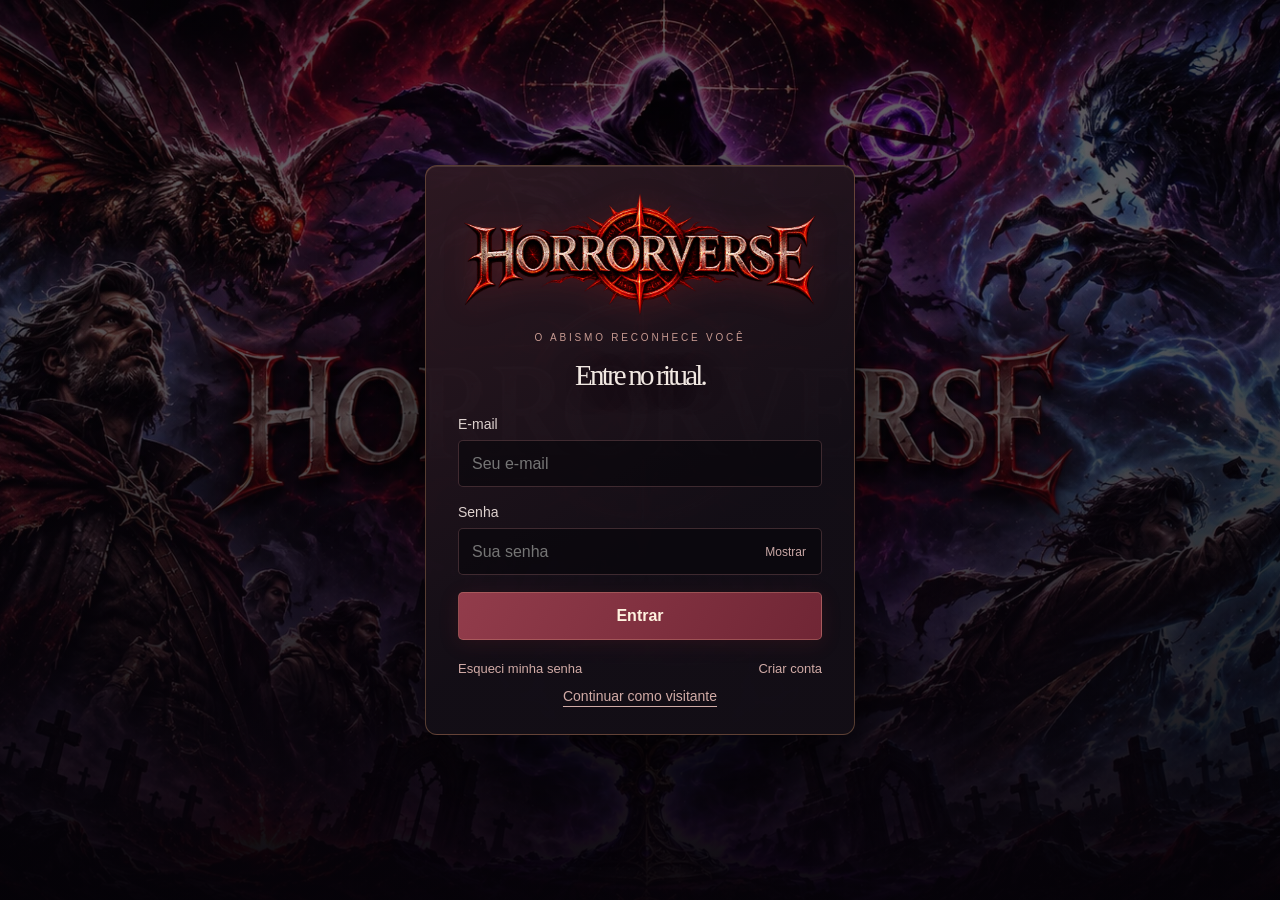
==== commit 507ce927: "Alpha 2.3.7 — Login com Supabase, 33 cartas novas e loja refinada" ====
--- a/index.html
+++ b/index.html
@@ -1,4 +1,23 @@
-<!doctype html><html lang="pt-BR"><head><meta charset="utf-8"><meta name="viewport" content="width=device-width,initial-scale=1"><meta name="theme-color" content="#100c0d"><title>HORRORVERSE — Convergência do Abismo</title><link rel="stylesheet" href="style.css"><link rel="stylesheet" href="progression.css"><link rel="stylesheet" href="booster.css"></head><body>
+<!doctype html><html lang="pt-BR"><head><meta charset="utf-8"><meta name="viewport" content="width=device-width,initial-scale=1"><meta name="theme-color" content="#100c0d"><title>HORRORVERSE — Convergência do Abismo</title><link rel="stylesheet" href="style.css"><link rel="stylesheet" href="progression.css"><link rel="stylesheet" href="booster.css"><link rel="icon" href="favicon.ico" sizes="any"><link rel="icon" type="image/png" sizes="32x32" href="assets/identity/icon-32.png"><link rel="apple-touch-icon" href="assets/identity/icon-180.png"><link rel="preload" as="image" href="assets/identity/splash.webp"><link rel="stylesheet" href="login.css"><link rel="stylesheet" href="interface.css"></head><body>
+<section id="loginScreen" class="login-screen" aria-label="Entrada do Horrorverse">
+ <img class="login-splash" src="assets/identity/splash.webp" alt="" fetchpriority="high">
+ <div class="login-shade"></div>
+ <div class="login-panel">
+  <img class="login-logo" src="assets/identity/logo.webp" alt="Horrorverse">
+  <p class="login-kicker">O ABISMO RECONHECE VOCÊ</p>
+  <h1 id="loginHeading">Entre no ritual.</h1>
+  <form id="loginForm">
+   <label hidden>Apelido<input id="loginNickname" autocomplete="nickname" maxlength="30" required disabled></label>
+   <label>E-mail<input id="loginEmail" type="email" autocomplete="email" placeholder="Seu e-mail" required></label>
+   <label>Senha<span class="login-password"><input id="loginPassword" type="password" autocomplete="current-password" placeholder="Sua senha" required><button id="passwordToggle" type="button" aria-label="Mostrar senha" aria-pressed="false">Mostrar</button></span></label>
+   <button class="login-submit" type="submit">Entrar</button>
+  </form>
+  <div class="login-links"><button id="loginRecover" type="button">Esqueci minha senha</button><button id="loginRegister" type="button">Criar conta</button></div>
+  <p id="loginFeedback" class="login-feedback" role="status"></p>
+  <button id="loginGuest" class="login-guest" type="button">Continuar como visitante</button>
+ </div>
+</section>
+
 <svg class="svg-defs" aria-hidden="true" xmlns="http://www.w3.org/2000/svg"><defs>
 <symbol id="i-eye" viewBox="0 0 24 24"><path d="M2 12s4-7 10-7 10 7 10 7-4 7-10 7S2 12 2 12Z"/><circle cx="12" cy="12" r="3"/><path d="M12 2v3m0 14v3M4 4l3 3m10 10 3 3M4 20l3-3M17 7l3-3"/></symbol>
 <symbol id="i-sword" viewBox="0 0 24 24"><path d="m5 19 12-12 4-4-1 6L8 21M3 15l6 6M4 20l-2 2M5 4l6 6m5 6 5 5M3 3l1 5 4 4m6 6 4-4m-1 7 4-4"/></symbol>
@@ -7,8 +26,8 @@
 <symbol id="i-settings" viewBox="0 0 24 24"><path d="M4 7h16M4 17h16"/><circle cx="8" cy="7" r="3"/><circle cx="16" cy="17" r="3"/></symbol>
 <symbol id="i-arrow" viewBox="0 0 24 24"><path d="M3 12h18m-7-7 7 7-7 7"/></symbol></defs></svg>
 <main id="menuRoot" class="menu-root"><div class="menu-art" aria-hidden="true"></div><div class="menu-fog" aria-hidden="true"></div><div id="embers" aria-hidden="true"></div>
-<header class="menu-top"><a href="#" class="brand" aria-label="Horrorverse, início"><span class="brand-mark">H</span><span>HORRORVERSE<small>CONVERGÊNCIA DO ABISMO</small></span></a><span class="build-tag"><i></i> ALPHA 2.3.4 <span> / </span> O RITUAL DESPERTA</span><div class="menu-wallet" id="menuWallet"><img src="assets/progression/rubedio.webp" alt=""><b id="walletValue">0</b> Rubédio</div></header>
-<nav class="menu-nav" aria-label="Menu principal"><button class="nav-item active" data-screen-go="home"><svg><use href="#i-eye"/></svg><span>O abismo</span></button><button class="nav-item" data-screen-go="builder"><svg><use href="#i-cards"/></svg><span>Meu baralho</span><small id="menuDeckCount">30/30</small></button><button class="nav-item" data-screen-go="tutorial" aria-label="Tutorial"><svg aria-hidden="true"><use href="#i-shield"/></svg><span>Tutorial</span></button><button class="nav-item coming-soon" data-screen-go="story" aria-label="História, em breve" disabled><span>História</span><small class="coming-soon-label">Em breve</small></button><button class="nav-item" data-screen-go="shop" aria-label="Loja"><span>Loja</span></button><button class="nav-item" data-screen-go="history" aria-label="Estatísticas"><span>Estatísticas</span></button><button class="nav-item" data-screen-go="options" aria-label="Configurações"><svg><use href="#i-settings"/></svg><span>Configurações</span></button><button class="nav-item" data-screen-go="rules"><svg><use href="#i-shield"/></svg><span>Como jogar</span></button><div class="nav-bottom"><span class="tiny">CARD GAME DE TERROR</span><p>Todo medo tem<br>uma carta na manga.</p><span class="nav-line"></span><span class="tiny">91 CARTAS · 2 MODOS</span></div></nav>
+<header class="menu-top"><a href="#" class="brand" aria-label="Horrorverse, início"><span class="brand-mark">H</span><span>HORRORVERSE<small>CONVERGÊNCIA DO ABISMO</small></span></a><span class="build-tag"><i></i> ALPHA 2.3.7 <span> / </span> O RITUAL DESPERTA</span><div class="menu-wallet" id="menuWallet"><img src="assets/progression/rubedio.webp" alt=""><b id="walletValue">0</b> Rubédio</div><div class="account-control"><button id="accountButton" class="account-button" aria-label="Abrir menu do usuário" aria-expanded="false" aria-controls="accountMenu"><img src="assets/identity/icon.webp" alt=""></button><div id="accountMenu" class="account-menu" hidden><strong>Visitante</strong><p>Progresso salvo neste navegador.</p><button id="accountLogin" type="button">Entrar ou criar conta</button></div></div></header>
+<nav class="menu-nav" aria-label="Menu principal"><button class="nav-item active" data-screen-go="home"><svg><use href="#i-eye"/></svg><span>O abismo</span></button><button class="nav-item" data-screen-go="builder"><svg><use href="#i-cards"/></svg><span>Meu baralho</span><small id="menuDeckCount">30/30</small></button><button class="nav-item" data-screen-go="tutorial" aria-label="Tutorial"><svg aria-hidden="true"><use href="#i-shield"/></svg><span>Tutorial</span></button><button class="nav-item coming-soon" data-screen-go="story" aria-label="História, em breve" disabled><span>História</span><small class="coming-soon-label">Em breve</small></button><button class="nav-item" data-screen-go="shop" aria-label="Loja"><span>Loja</span></button><button class="nav-item" data-screen-go="history" aria-label="Estatísticas"><span>Estatísticas</span></button><button class="nav-item" data-screen-go="options" aria-label="Configurações"><svg><use href="#i-settings"/></svg><span>Configurações</span></button><div class="nav-bottom"><span class="tiny">CARD GAME DE TERROR</span><p>Todo medo tem<br>uma carta na manga.</p><span class="nav-line"></span><span class="tiny" id="menuCardCount"></span></div></nav>
 <div class="menu-content"><section class="menu-screen active" data-screen="home"><div class="hero-copy"><div class="eyebrow"><span></span> SEU PRÓXIMO PESADELO</div><h1>O medo está<br>na sua <em>mão.</em></h1><p>Invoque lendas. Prepare seus rituais.<br>Leve a sanidade do adversário ao limite.</p><button id="quickPlay" class="ritual-button"><svg><use href="#i-sword"/></svg><span>INICIAR DUELO<small>Você contra o abismo</small></span><svg class="arrow"><use href="#i-arrow"/></svg></button><button id="resumeGame" class="text-button" hidden>↳ Continuar meu duelo</button><div class="hero-meta"><span>20 a 30 cartas no baralho</span><i></i><span>10 pontos de sanidade</span></div></div><div class="hero-cards" aria-hidden="true"><div class="ritual-orbit"></div><img class="showcase showcase-back" src="assets/sadako.webp" alt=""><img class="showcase showcase-front" src="assets/jason.webp" alt=""><span class="showcase-caption"><i></i> LENDAS QUE NÃO MORREM</span></div><div class="mode-strip"><button class="mode-card" data-screen-go="pvc"><span class="mode-icon"><svg><use href="#i-eye"/></svg></span><span><small>01 / SOLO</small><b>Contra o pesadelo</b><p>Enfrente o computador.</p></span><span class="mode-arrow">↗</span></button><button class="mode-card" data-screen-go="pvp"><span class="mode-icon"><svg><use href="#i-sword"/></svg></span><span><small>02 / MULTIJOGADOR LOCAL</small><b>Duelo de lendas</b><p>Dois jogadores. Uma só mesa.</p></span><span class="mode-arrow">↗</span></button><button class="mode-card" data-screen-go="lan" disabled><span class="mode-icon"><svg><use href="#i-shield"/></svg></span><span><small>03 / MULTIPLAYER LAN</small><b>Duelo em LAN</b><span class="coming-soon-label">Em breve</span></span></button></div></section>
 <section class="menu-screen inner-screen rivals-screen" data-screen="pvc"><span class="eyebrow">01 / DUELO SOLO</span><h2>Escolha seu <em>desafio.</em></h2><p class="screen-description">Três adversários, três maneiras de enfrentar o horror. Cada um tem seu próprio baralho de 30 cartas.</p><div id="rivalChoices" class="rival-choices"></div><p class="fine-print">Seu baralho: <b id="soloDeckCount">30 cartas</b>. As dificuldades representam estilos e prioridades, sem cartas extras ou vantagens escondidas.</p><button id="startPVC" class="ritual-button"><span>DESAFIAR O CARRASCO</span><svg><use href="#i-arrow"/></svg></button><button class="text-button" data-screen-go="home">← Voltar ao abismo</button></section>
 <section class="menu-screen inner-screen" data-screen="pvp"><span class="eyebrow">02 / DUELO LOCAL</span><h2>Quem perde<br>a <em>sanidade?</em></h2><p class="screen-description">Convide alguém para a mesa. Cada jogador assume o controle no seu turno, compartilhando este computador.</p><div class="mode-details"><span>JOGADORES<b>2 pessoas</b></span><span>CONEXÃO<b>Mesmo computador</b></span></div><p class="fine-print">Duelo local para duas pessoas compartilhando este computador.</p><button id="startLocal" class="ritual-button"><span>PREPARAR A MESA</span><svg><use href="#i-arrow"/></svg></button><button class="text-button" data-screen-go="home">← Voltar ao abismo</button></section>
@@ -23,18 +42,31 @@
  <button class="small-primary" id="storyStart">Começar tutorial</button> <button class="text-button" id="storyNext">Continuar conversa</button> <button class="text-button" id="storyShop" data-screen-go="shop">Ir à loja</button></div></div></div></section>
  <section class="menu-screen inner-screen tutorial-screen" data-screen="tutorial">
   <h2>Tutorial</h2>
-  <p class="screen-description">Aprenda a invocar Seres, ativar Itens e Feitiços e vencer um duelo com a ajuda de um Sobrevivente.</p>
-  <p class="fine-print" id="tutorialReward"></p>
-  <div class="menu-row"><button class="text-button" data-screen-go="home">← Voltar</button><button id="startTutorial" class="small-primary">Começar tutorial</button></div>
+  <section class="tutorial-rules" aria-labelledby="tutorialRulesTitle">
+   <h3 id="tutorialRulesTitle">Como jogar</h3>
+   <p class="screen-description">Monte um baralho de 20 a 30 cartas, com até 2 cópias de cada. Você recebe 5 cartas e compra 1 no início de cada turno, inclusive no primeiro. Seres, itens e magias saem do mesmo monte.</p>
+   <div class="rules-list">
+    <article><b>01</b><div><h3>Invoque seus seres</h3><p>Arraste uma carta para seu campo ou selecione a carta e clique numa posição. Você pode invocar 1 comum e 1 especial por turno. Especiais exigem materiais.</p></div></article>
+    <article><b>02</b><div><h3>Prepare o ritual</h3><p>Na Fase Principal, coloque Itens e Feitiços na fileira de suporte e selecione a carta para ativá-la. Feitiços Contínuos continuam em campo depois da ativação.</p></div></article>
+    <article><b>03</b><div><h3>Ataque o terror</h3><p>Clique em “Combate” na barra central. Selecione seu Ser e escolha “Atacar”. O dano é ATK − DEF, descontado do TERROR. Cada Ser ataca uma vez por turno, salvo efeito de carta.</p></div></article>
+    <article><b>04</b><div><h3>Quebre a sanidade</h3><p>Sem seres inimigos, ataque a sanidade: ATK 1–3 causa 1, 4–6 causa 2, 7–9 causa 3 e 10+ causa 4. Ataques diretos ficam bloqueados nos turnos 1 e 2. Vença por sanidade zero ou elimine todos os Seres do adversário, incluindo os que ainda estiverem na mão ou no monte. Baralhos sem Seres disputam por sanidade.</p></div></article>
+   </div>
+  </section>
+  <section class="tutorial-practice" aria-labelledby="tutorialPracticeTitle">
+   <h3 id="tutorialPracticeTitle">Duelo guiado</h3>
+   <p class="screen-description">Aprenda a invocar Seres, ativar Itens e Feitiços e vencer um duelo com a ajuda de um Sobrevivente.</p>
+   <p class="fine-print" id="tutorialReward"></p>
+   <div class="menu-row"><button class="text-button" data-screen-go="home">← Voltar</button><button id="startTutorial" class="small-primary">Começar tutorial</button></div>
+  </section>
  </section>
  <section class="menu-screen inner-screen" data-screen="history"><h2>Estatísticas</h2><div id="historyList"></div></section>
- <section class="menu-screen inner-screen rules-screen" data-screen="rules"><span class="eyebrow">ANTES DO PRIMEIRO GRITO</span><h2>Domine a <em>mesa.</em></h2><p class="screen-description">Monte um baralho de 20 a 30 cartas, com até 2 cópias de cada. Você recebe 5 cartas e compra 1 no início de cada turno, inclusive no primeiro. Seres, itens e magias saem do mesmo monte.</p><div class="rules-list"><article><b>01</b><div><h3>Invoque seus seres</h3><p>Arraste uma carta para seu campo ou selecione a carta e clique numa posição. Você pode invocar 1 comum e 1 especial por turno. Especiais exigem materiais.</p></div></article><article><b>02</b><div><h3>Prepare o ritual</h3><p>Na Fase Principal, coloque Itens e Feitiços na fileira de suporte e selecione a carta para ativá-la. Feitiços Contínuos continuam em campo depois da ativação.</p></div></article><article><b>03</b><div><h3>Ataque o terror</h3><p>Clique em “Combate” na barra central. Selecione seu Ser e escolha “Atacar”. O dano é ATK − DEF, descontado do TERROR. Cada Ser ataca uma vez por turno, salvo efeito de carta.</p></div></article><article><b>04</b><div><h3>Quebre a sanidade</h3><p>Sem seres inimigos, ataque a sanidade: ATK 1–3 causa 1, 4–6 causa 2, 7–9 causa 3 e 10+ causa 4. Ataques diretos ficam bloqueados nos turnos 1 e 2. Vença por sanidade zero ou elimine todos os Seres do adversário, incluindo os que ainda estiverem na mão ou no monte. Baralhos sem Seres disputam por sanidade.</p></div></article></div><button class="text-button" data-screen-go="home">← Voltar ao abismo</button></section></div>
-<footer class="menu-footer"><span>O RITUAL DESPERTA</span><span>UMA CARTA PODE MUDAR TUDO.</span><span>ALPHA 2.3.4 / EDIÇÃO ABISMO</span></footer></main>
-<main id="duel" hidden><header class="duel-top"><button id="menuInGame" class="icon-button" aria-label="Abrir menu">☰</button><div class="duel-brand">HORRORVERSE<small>CONVERGÊNCIA DO ABISMO</small></div><div id="roundLabel" class="round-label">RODADA 01</div><button id="rulesInGame" class="icon-button" aria-label="Como jogar">?</button><button id="reset" class="icon-button" aria-label="Reiniciar duelo">↻</button></header><aside class="inspector"><span class="eyebrow">ARQUIVO DO ABISMO</span><div id="inspectCard" class="inspect-card"><div class="empty-inspect">✧</div></div><div id="detail"><h2>Conheça suas cartas.</h2><p>Passe o mouse ou selecione uma carta para ver seus atributos e habilidades.</p></div><div id="actions" class="card-actions"></div><div class="duel-log"><button id="logToggle" aria-expanded="false">REGISTRO DO DUELO <span>⌄</span></button><div id="log" hidden></div></div></aside><section class="arena" aria-label="Mesa de duelo"><img id="fieldBackground" class="field-background" alt="" aria-hidden="true" hidden><div class="arena-grain"></div><div class="arena-sigil" aria-hidden="true">✧</div><div class="rival-hand" id="rivalHand" aria-label="Cartas do adversário"></div><div class="player-hud enemy-hud" id="hud1"></div><div class="player-hud self-hud" id="hud0"></div><div class="board" id="board"><nav id="duelPhases" class="phase-bar" aria-label="Fases do turno"></nav></div><div id="turnIndicator" class="turn-indicator"></div><div class="deck-area"><div class="deck-pile" id="deckPile"><div class="card-back"><span>H</span></div><b id="deckCount">0</b></div><small>MONTE</small><div class="grave-pile" id="gravePile"><svg><use href="#i-cards"/></svg><b id="graveCount">0</b></div><small>DESCARTE</small></div><button id="end" class="end-turn"><span class="end-symbol">➜</span><b>ENCERRAR</b><small>TURNO</small></button><div class="arena-help">Selecione uma carta para jogar <span>ou arraste até o campo</span></div></section><section class="hand-zone" aria-label="Sua mão"><div class="hand-heading"><span id="handTitle">SUA MÃO</span><span id="hint">Escolha seu primeiro movimento</span><span id="handCount"></span></div><div id="hand" class="hand"></div></section></main>
+</div>
+<footer class="menu-footer"><span>O RITUAL DESPERTA</span><span>UMA CARTA PODE MUDAR TUDO.</span><span>ALPHA 2.3.7 / EDIÇÃO ABISMO</span></footer></main>
+<main id="duel" hidden><header class="duel-top"><button id="menuInGame" class="icon-button" aria-label="Abrir menu">☰</button><div class="duel-brand">HORRORVERSE<small>CONVERGÊNCIA DO ABISMO</small></div><div id="roundLabel" class="round-label">RODADA 01</div><button id="rulesInGame" class="icon-button" aria-label="Como jogar">?</button><button id="reset" class="icon-button" aria-label="Reiniciar duelo">↻</button></header><aside class="inspector"><span class="eyebrow">ARQUIVO DO ABISMO</span><div id="inspectCard" class="inspect-card"><div class="empty-inspect">✧</div></div><div id="detail"><h2>Conheça suas cartas.</h2><p>Passe o mouse ou selecione uma carta para ver seus atributos e habilidades.</p></div><div id="actions" class="card-actions"></div><div class="duel-log"><button id="logToggle" aria-expanded="false">REGISTRO DO DUELO <span>⌄</span></button><div id="log" hidden></div></div></aside><section class="arena" aria-label="Mesa de duelo"><img id="fieldBackground" class="field-background" alt="" aria-hidden="true" hidden><div class="arena-grain"></div><div class="arena-sigil" aria-hidden="true">✧</div><div class="rival-hand" id="rivalHand" aria-label="Cartas do adversário"></div><div class="player-hud enemy-hud" id="hud1"></div><div class="player-hud self-hud" id="hud0"></div><div class="board" id="board"><nav id="duelPhases" class="phase-bar" aria-label="Fases do turno"></nav><div id="phaseNotice" class="phase-notice" role="status" hidden></div></div><div id="turnIndicator" class="turn-indicator"></div><div class="deck-area"><div class="deck-pile" id="deckPile"><div class="card-back"><span>H</span></div><b id="deckCount">0</b></div><small>MONTE</small><div class="grave-pile" id="gravePile"><svg><use href="#i-cards"/></svg><b id="graveCount">0</b></div><small>DESCARTE</small></div><button id="end" class="end-turn"><span class="end-symbol">➜</span><b>ENCERRAR</b><small>TURNO</small></button><div class="arena-help">Selecione uma carta para jogar <span>ou arraste até o campo</span></div></section><section class="hand-zone" aria-label="Sua mão"><div class="hand-heading"><span id="handTitle">SUA MÃO</span><span id="hint">Escolha seu primeiro movimento</span><span id="handCount"></span></div><div id="hand" class="hand"></div></section></main>
 <div id="toast" role="status" aria-live="polite"></div><div id="fxLayer" aria-hidden="true"></div><div id="flash" aria-hidden="true"></div><div id="dragGhost" hidden aria-hidden="true"></div><div id="turnBanner" aria-hidden="true"><div class="turn-line"></div><div id="turnMain"></div><small id="turnSub"></small><div class="turn-line"></div></div>
 <div id="combat" hidden role="dialog" aria-modal="true" aria-label="Confronto"><div class="combat-stage"><span class="eyebrow" id="combatTitle">CONFRONTO</span><div class="combat-pair"><div class="combat-fighter" id="combatAttacker"></div><div class="combat-vs">VS</div><div class="combat-fighter" id="combatDefender"></div></div><svg class="combat-slash" viewBox="0 0 700 260" aria-hidden="true"><path d="M90 220 595 35M160 245 650 65M60 175 525 10"/></svg><div id="combatDamage"></div><div id="combatShield"><svg><use href="#i-shield"/></svg><span>BLOQUEIO</span></div><div class="combat-meter"><div id="combatHealth"></div></div><div class="combat-result"><strong id="combatResult">O confronto começa</strong><span id="combatStats"></span></div></div></div>
 <dialog id="choiceDialog"><div class="eyebrow">O ABISMO AGUARDA</div><h2 id="choiceTitle"></h2><form id="choiceForm"><div id="choiceBody"></div><p id="choiceError" role="status"></p><div class="dialog-actions"><button id="choiceCancel" type="button" class="text-button">Cancelar</button><button type="submit" class="small-primary" id="choiceConfirm">Confirmar</button></div></form></dialog>
-<div id="phaseNotice" class="phase-notice" role="status" hidden></div><div id="chainNotice" class="chain-notice" role="status" hidden></div>
+<div id="chainNotice" class="chain-notice" role="status" hidden></div>
  <aside id="tutorialTip" class="tutorial-tip" hidden><strong>Sobrevivente</strong><p id="tutorialText"></p></aside>
  <main id="shopScreen" aria-labelledby="shopTitle" hidden>
  <div class="shop-stage">
@@ -48,8 +80,10 @@
   <div id="shopRegister" class="shop-register" aria-hidden="true"></div>
   <section class="shop-dialogue" aria-label="Mercador"><strong>Mercador</strong><p id="vendorLine" aria-live="polite"></p></section>
   <form id="buyPack" class="shop-checkout">
+   <img id="packPreview" alt="" class="pack-preview">
    <h2 id="selectedPack"></h2>
    <p id="packDescription"></p>
+   <button type="button" id="inspectPack" class="text-button">Ver cartas possíveis</button>
    <div class="shop-quantity">
     <label for="shopCount">Quantidade</label>
     <button type="button" id="shopMinus" aria-label="Diminuir quantidade">−</button>
@@ -57,12 +91,14 @@
     <button type="button" id="shopPlus" aria-label="Aumentar quantidade">+</button>
    </div>
    <button class="small-primary" id="shopConfirm">Comprar · <span id="shopTotal"></span></button>
+   <button type="button" id="goOpenPacks" class="text-button" hidden>Abrir no Deck Builder →</button>
+   <p id="shopError" class="shop-status" role="status"></p>
   </form>
-  <p id="shopError" class="shop-status" role="status"></p>
   <div id="shopParticles" aria-hidden="true"></div>
  </div>
 </main>
-<dialog id="confirmPurchase"><h2>Confirmar compra</h2><p id="purchaseText"></p><button class="small-primary" id="purchaseYes">Confirmar</button> <button class="text-button" id="purchaseNo">Voltar</button></dialog>
+<dialog id="packContents" aria-labelledby="packContentsTitle"><header><div><h2 id="packContentsTitle"></h2><p id="packContentsCount"></p></div><form method="dialog"><button class="text-button">Fechar</button></form></header><ul id="possiblePulls"></ul></dialog>
+<dialog id="confirmPurchase" aria-labelledby="purchaseHeading"><img id="checkoutArt" alt=""><h2 id="purchaseHeading">Confirmar compra</h2><p id="purchaseText"></p><button class="small-primary" id="purchaseYes">Confirmar</button> <button class="text-button" id="purchaseNo">Voltar</button></dialog>
  <dialog id="resultDialog"><div class="result-sigil">✧</div><span class="eyebrow">O RITUAL TERMINOU</span><h2 id="resultTitle"></h2><p id="resultReason"></p><section id="rewardPanel" hidden><div class="reward-total"><img src="assets/progression/rubedio.webp" alt=""><strong id="rewardTotal"></strong></div><div id="rewardBreakdown"></div><button class="text-button" id="rewardDetails">Ver estatísticas</button></section><button id="playAgain" class="ritual-button"><span>JOGAR NOVAMENTE</span><svg><use href="#i-arrow"/></svg></button><button id="resultMenu" class="text-button">Voltar ao menu</button></dialog>
 <div id="hvEditorOverlay" hidden><div class="editor-bar"><span>HORRORVERSE <small>/ MEU BARALHO</small></span><span id="hvEditorStatus" role="status">Prepare suas próximas invocações.</span><button id="closeEditor" class="text-button">Fechar ×</button></div><iframe id="hvEditorFrame" title="Construtor de baralhos do Horrorverse" src="editor.html"></iframe></div>
-<main id="lanDuel" hidden><header class="lan-top"><button id="lanMenu" class="text-button">☰ Sala</button><strong id="lanTitle"></strong><button id="lanExitMatch" class="text-button">Sair do duelo</button></header><div id="lanPlayers"></div><p id="lanMatchStatus" role="status"></p><div class="lan-layout"><div><div id="lanBoard"></div><div id="lanHandLabel"></div><div id="lanHand"></div></div><aside><div id="lanSelection"><p>Selecione uma carta para ver suas ações.</p></div><button id="lanEnd" class="small-primary">Encerrar turno</button><pre id="lanLog"></pre></aside></div></main><noscript>Ative o JavaScript do navegador para iniciar Horrorverse.</noscript><script src="cards.js"></script><script src="engine.js"></script><script src="expansion.js"></script><script src="alpha23.js"></script><script src="duel-stats.js"></script><script src="booster-catalogue.js"></script><script src="progression.js"></script><script src="audio-data.js"></script><script src="sfx-data.js"></script><script src="ai.js"></script><script src="cards-ui.js"></script><script src="progression-ui.js"></script><script src="game.js"></script><script src="editor_bridge.js"></script></body></html>
+<main id="lanDuel" hidden><header class="lan-top"><button id="lanMenu" class="text-button">☰ Sala</button><strong id="lanTitle"></strong><button id="lanExitMatch" class="text-button">Sair do duelo</button></header><div id="lanPlayers"></div><p id="lanMatchStatus" role="status"></p><div class="lan-layout"><div><div id="lanBoard"></div><div id="lanHandLabel"></div><div id="lanHand"></div></div><aside><div id="lanSelection"><p>Selecione uma carta para ver suas ações.</p></div><button id="lanEnd" class="small-primary">Encerrar turno</button><pre id="lanLog"></pre></aside></div></main><noscript>Ative o JavaScript do navegador para iniciar Horrorverse.</noscript><script src="cards.js"></script><script src="engine.js"></script><script src="expansion.js"></script><script src="alpha23.js"></script><script src="duel-stats.js"></script><script src="booster-catalogue.js"></script><script src="progression.js"></script><script src="audio-data.js"></script><script src="sfx-data.js"></script><script src="ai.js"></script><script src="cards-ui.js"></script><script src="progression-ui.js"></script><script src="game.js"></script><script src="editor_bridge.js"></script><script src="login.js"></script></body></html>
--- a/progression.css
+++ b/progression.css
@@ -7,8 +7,11 @@
 .phase-bar>*{display:flex;align-items:center;justify-content:center;gap:5px;min-height:25px;font:600 clamp(8px,1.1vw,15px)/1.06 Georgia,serif;color:#ecceb3;border:1px solid #9c664e;border-radius:12px 8px;background:linear-gradient(#3d2225,#24171e);box-shadow:inset 0 0 7px #0b070a,0 0 0 2px #180d12}
 .phase-bar>i,.phase-bar i{font-style:normal;color:#dc9d75}
 .phase-bar>*[aria-current="step"]{border-color:#ffc588;color:#fff0cd;background:linear-gradient(#72422e,#40221d);box-shadow:inset 0 0 8px #c3743f,0 0 14px #f39c5b}
-.phase-notice,.chain-notice{position:fixed;z-index:135;left:50%;top:44%;transform:translate(-50%,-50%);pointer-events:none;width:min(90vw,600px);padding:13px 16px;text-align:center;color:#ffead2;font:700 clamp(22px,4vw,42px)/1.15 Georgia,serif;background:linear-gradient(90deg,transparent,#260f18 18%,#39181e 50%,#260f18 82%,transparent);border-block:1px solid #b57959;text-shadow:0 0 12px #e97954}
-.chain-notice{top:32%;width:max-content;max-width:95vw;font-size:clamp(16px,3vw,32px);color:#ffe0a2}
+.phase-notice,.chain-notice{z-index:135;left:50%;transform:translate(-50%,-50%);pointer-events:none;padding:13px 16px;text-align:center;color:#ffead2;font:700 clamp(22px,4vw,42px)/1.15 Georgia,serif;background:linear-gradient(90deg,transparent,#260f18 18%,#39181e 50%,#260f18 82%,transparent);border-block:1px solid #b57959;text-shadow:0 0 12px #e97954}
+.phase-notice{position:absolute;top:50%;width:min(100%,600px)}
+.chain-notice{position:fixed;top:32%;width:max-content;max-width:95vw;font-size:clamp(16px,3vw,32px);color:#ffe0a2}
+.tutorial-rules>h3,.tutorial-practice>h3{margin:0 0 12px;font:400 clamp(22px,3vw,30px) Georgia,serif;color:#e4d7c4}
+.tutorial-practice{max-width:670px;margin-top:28px;padding-top:18px;border-top:1px solid var(--line)}
 .story-scene{position:relative;min-height:clamp(430px,70vh,650px);border:1px solid #967254;border-radius:8px;overflow:hidden;padding:24px;background:#1d1118 center/cover}
 .story-scene{display:flex;flex-direction:column;justify-content:space-between;background-position:center}
 .story-dialogue,.tutorial-tip{display:flex;align-items:center;gap:12px;padding:12px;background:#1d1019f2 url(assets/progression/dialogue.webp) center/100% 100% no-repeat;border:1px solid #9a5a50;border-radius:8px}
--- a/booster.css
+++ b/booster.css
@@ -39,7 +39,7 @@
 @keyframes shop-enter{from{opacity:0}to{opacity:1}}
 @keyframes vendor-sale{0%{transform:translateY(4px) scale(.98);opacity:.75}100%{transform:none;opacity:1}}
 @keyframes rubedio-drop{0%{opacity:0;transform:translate(0) rotate(0)}18%{opacity:1}78%{opacity:1}100%{opacity:0;transform:translate(var(--drift),var(--drop)) rotate(var(--spin)) scale(.55)}}
-@media(max-width:680px),(max-height:600px){
+@media(max-width:900px),(max-height:600px){
  .shop-stage{display:flex;flex-direction:column;gap:12px;height:auto;min-height:100dvh;padding:0 14px 12px;background-size:auto 100%}
  .shop-top,.shop-packs,.shop-checkout,.shop-dialogue,.shop-status{position:relative;inset:auto;width:100%}
  .shop-top{padding:12px 0;gap:5px}.shop-top h1{font-size:clamp(15px,4.4vw,25px)}#shopBack{padding:6px;font-size:10px}.shop-wallet{font-size:10px;padding:4px;gap:4px}.shop-wallet img{width:12px;height:17px}
@@ -58,3 +58,10 @@
  .shop-pack:nth-child(4){grid-column:2 / span 2}
  .shop-pack img{width:min(100%,85px)}
 }
+
+@media(min-width:901px) and (min-height:601px){
+ .shop-packs{top:18%;left:29%;width:47%;grid-template-columns:repeat(4,minmax(0,1fr));row-gap:1.7vh}
+ .shop-pack img{width:min(100%,10.4vh)}
+ .shop-pack span{font-size:clamp(10px,.9vw,14px)}
+}
+@media(max-width:900px),(max-height:600px){.shop-packs{grid-template-columns:repeat(4,minmax(0,1fr))}.shop-pack,.shop-pack:nth-child(4){grid-column:auto}}
--- a/login.css
+++ b/login.css
@@ -0,0 +1,3 @@
+.login-screen{position:fixed;inset:0;z-index:10000;display:grid;place-items:center;background:#050306;overflow:auto;padding:32px 20px;isolation:isolate;transition:opacity .65s ease,visibility .65s}.login-screen.is-leaving{opacity:0;visibility:hidden;pointer-events:none}.login-splash{position:fixed;inset:0;width:100%;height:100%;object-fit:cover;object-position:center;z-index:-3;opacity:0;animation:splash-arrive 1.5s ease forwards}.login-shade{position:fixed;inset:0;z-index:-2;background:radial-gradient(ellipse at center,#09040b75,#030206bb),linear-gradient(0deg,#09030ce8,transparent 75%);opacity:0;animation:shade-arrive 1.5s 1.5s ease forwards}.login-panel{width:min(430px,100%);padding:28px 32px 24px;border:1px solid #aa525c65;border-radius:12px;background:linear-gradient(145deg,#211017ef,#0e0a12f5);box-shadow:0 24px 100px #000b,0 0 40px #a2192820;opacity:0;transform:translateY(18px);animation:panel-arrive .95s 2.45s ease forwards;color:#f1e8e2}.login-logo{display:block;width:100%;height:auto;margin:0 auto 17px;filter:drop-shadow(0 3px 15px #d1262630)}.login-kicker{font-size:10px;letter-spacing:2.8px;text-align:center;color:#c69990;margin:0 0 16px}.login-panel h1{font:normal 29px Georgia,serif;text-align:center;margin:0 0 24px}.login-panel label{display:block;font-size:14px;margin:0 0 17px;color:#ddd1ce}.login-panel input{display:block;width:100%;height:47px;margin-top:8px;border:1px solid #80565b70;border-radius:5px;background:#08060b9c;color:#fff;padding:0 13px;font-size:16px}.login-panel input:focus{border-color:#db7b83;outline:2px solid #b33b4c40;outline-offset:1px}.login-password{display:block;position:relative}.login-password input{padding-right:80px}.login-password button{position:absolute;right:10px;top:0;height:47px;border:0;background:transparent;font-size:12px;color:#c9a7a5}.login-submit{width:100%;height:48px;border:1px solid #c25561;background:linear-gradient(#9c3446,#6a1e30);border-radius:5px;box-shadow:0 4px 20px #a5273225;transition:filter .2s,transform .2s;font-weight:600;font-size:16px}.login-submit:hover{filter:brightness(1.2);transform:translateY(-1px)}.login-links{display:flex;justify-content:space-between;gap:12px;margin-top:15px}.login-links button,.login-guest{border:0;background:transparent;color:#d1aba6;font-size:13px;padding:6px 0}.login-links button:hover,.login-guest:hover{color:#fff}.login-feedback{min-height:36px;font-size:12px;line-height:1.6;text-align:center;color:#b5a1a4;margin:19px 0 8px}.login-guest{display:block;margin:auto;font-size:14px;text-decoration:underline;text-underline-offset:5px}.account-control{position:relative;flex-shrink:0;margin-left:16px}.account-button{display:grid;place-items:center;width:48px;height:48px;padding:0;border:1px solid #9a495b80;background:#170b10;border-radius:12px;transition:box-shadow .25s}.account-button:hover{box-shadow:0 0 18px #d52a3e55}.account-button img{width:44px;height:44px;object-fit:contain}.account-menu{position:absolute;right:0;top:60px;width:240px;background:#1a1018;border:1px solid #9e526270;border-radius:8px;padding:18px;z-index:100;box-shadow:0 15px 40px #0009}.account-menu strong{font:20px Georgia,serif}.account-menu p{font-size:13px;line-height:1.6;color:#b6a2a7}.account-menu button{border:1px solid #915261;background:#662637;padding:10px 12px;border-radius:4px;font-size:14px}.menu-top .menu-wallet{margin-left:auto}.menu-top .build-tag{margin:0 auto}.login-screen.reopen .login-splash,.login-screen.reopen .login-shade,.login-screen.reopen .login-panel{animation:none;opacity:1;transform:none}@keyframes splash-arrive{from{opacity:0;transform:scale(1.025)}to{opacity:1;transform:scale(1)}}@keyframes shade-arrive{to{opacity:1}}@keyframes panel-arrive{to{opacity:1;transform:translateY(0)}}@media(max-width:700px){.login-panel{padding:24px}.menu-top .build-tag{display:none}.account-button{width:40px;height:40px}.account-button img{width:36px;height:36px}.account-control{margin-left:10px}.login-screen{padding:18px}.login-panel h1{font-size:26px}}@media(prefers-reduced-motion:reduce){.login-screen,.login-panel,.login-splash,.login-shade{animation:none!important;transition:none!important;opacity:1;transform:none}}
+
+.login-panel [hidden]{display:none!important}.login-screen{overflow:auto}.login-panel{margin-block:auto}
--- a/interface.css
+++ b/interface.css
@@ -0,0 +1,85 @@
+/* Shared interaction states across the game and its embedded deck builder. */
+:root{--hv-brass:#dfb67e;--hv-rim:#a679506b;--hv-ink:#130f15;--hv-focus:#ffe2a6}
+:where(button,a,input,select,summary):focus-visible{outline:2px solid var(--hv-focus)!important;outline-offset:3px}
+button:disabled{cursor:not-allowed}
+button:is(.btn,.small-primary,.ritual-button,.login-submit,.nav-item,.shop-pack,.rival-option,.text-button):not(:disabled):active{translate:0 1px}
+button,input,select{touch-action:manipulation}
+dialog::backdrop{background:rgb(8 5 10 / .77)}
+dialog[open]:not(#combat){border-color:var(--hv-rim);box-shadow:0 20px 65px #000a,0 0 0 1px #140d13}
+.login-panel{border-color:#bb845967;background:linear-gradient(150deg,#2e1922f5,#130e16fa 65%);box-shadow:0 24px 90px #000c,inset 0 1px #ffdfbb22}
+.login-panel input:focus{border-color:#e6b376;box-shadow:0 0 0 3px #cd8b4822}
+.login-submit,.shop-checkout .small-primary{background:linear-gradient(120deg,#923c4b,#702635);border:1px solid #c883746e;color:#fff2df}
+.login-submit:enabled:hover,.shop-checkout .small-primary:enabled:hover{filter:brightness(1.13)}
+#loginForm[aria-busy=true] .login-submit::after{content:"";display:inline-block;margin-left:.7em;width:.72em;height:.72em;border:2px solid #fff6;border-top-color:white;border-radius:50%;vertical-align:middle;animation:hv-spin .8s linear infinite}
+#loginFeedback:empty{min-height:0;margin:0}
+.account-menu{border-color:var(--hv-rim);transform-origin:top right}
+.menu-nav .nav-item.active{box-shadow:inset 2px 0 var(--hv-brass)}
+.slot.valid{border-color:#e6b978;box-shadow:inset 0 0 16px #d9984c24,0 0 0 1px #edbe782e}
+.phase-bar>[aria-current=step]{box-shadow:inset 0 -2px var(--hv-brass),0 0 16px #dba56633}
+#shopScreen .shop-stage{display:grid;grid-template-columns:minmax(0,.64fr) minmax(0,1.62fr) minmax(240px,.88fr);grid-template-rows:auto minmax(0,1fr);gap:clamp(14px,2vw,36px);padding:clamp(16px,3vh,36px) clamp(18px,3.2vw,65px);height:auto;min-height:100dvh;align-items:center;background-size:cover;background-position:center}
+.shop-stage:before{background:linear-gradient(180deg,#120c12bb,transparent 25%,#170d1244 70%,#110c13e6)}
+#shopScreen .shop-top{position:static;grid-column:1/-1;padding:0}
+#shopScreen .shop-packs{grid-column:2;grid-row:2;position:relative;inset:auto;width:100%;display:grid;grid-template-columns:repeat(4,minmax(0,1fr));gap:clamp(12px,2.1vh,24px) clamp(7px,1vw,16px);align-self:center;margin:0}
+#shopScreen .shop-pack{grid-column:auto;padding:0;min-width:0}
+#shopScreen .shop-pack img{width:min(100%,14.8vh);filter:drop-shadow(0 5px 5px #0009) brightness(.92)}
+#shopScreen .shop-pack[aria-pressed=true] img{filter:drop-shadow(0 0 6px #ffbd8166) brightness(1.12)}
+#shopScreen .shop-pack span{padding:6px 3px;border-radius:3px;font-size:clamp(11px,1vw,16px);background:linear-gradient(#281921f5,#160f16f5);min-height:3.4em;align-content:center}
+#shopScreen .shop-pack small{font-size:clamp(10px,.8vw,12px);color:#e8c39d}
+#shopScreen .shop-vendor{width:25%;left:0;bottom:12%;height:58%}
+#shopScreen .shop-dialogue{position:relative;grid-column:1;grid-row:2;align-self:end;inset:auto;width:100%;font-size:clamp(13px,1.2vw,17px);margin-bottom:2vh;background:#1a1018ed}
+#shopScreen .shop-checkout{position:relative;grid-column:3;grid-row:2;inset:auto;width:100%;padding:clamp(16px,1.8vw,32px);gap:10px;background:linear-gradient(145deg,#2a1c24f7,#170f16fa 64%);border:1px solid #a279577d;box-shadow:0 15px 42px #0009,inset 0 1px #f6cf9d24;border-radius:6px}
+.pack-preview{height:clamp(100px,22vh,235px);width:100%;object-fit:contain;filter:drop-shadow(0 6px 12px #0009)}
+.shop-checkout #inspectPack{justify-self:start;padding:3px 0;color:#e8bd8a;text-decoration:underline;text-underline-offset:4px}
+#shopScreen .shop-quantity{padding-top:10px;border-top:1px solid var(--hv-rim)}
+.shop-checkout #shopConfirm{justify-self:stretch;min-height:42px}
+#shopScreen .shop-status{position:static;inset:auto;width:100%;max-width:none;color:#edc995;line-height:1.4}
+.shop-status:empty{display:none}
+#goOpenPacks{color:var(--hv-brass)}
+#packContents{width:min(900px,94vw);max-height:86dvh;padding:0;background:#1a121a;color:#ecd8c0;overflow:hidden}
+#packContents[open]{display:flex;flex-direction:column}
+#packContents header{display:flex;align-items:center;justify-content:space-between;gap:12px;padding:18px 22px;border-bottom:1px solid var(--hv-rim)}
+#packContents h2{margin:0;font:normal clamp(22px,3vw,32px) Georgia,serif}
+#packContentsCount{margin:4px 0 0;font-size:13px;color:#cfad88}
+#possiblePulls{display:grid;grid-template-columns:repeat(auto-fill,minmax(105px,1fr));gap:18px 14px;list-style:none;padding:18px 22px;margin:0;overflow:auto}
+#possiblePulls li{display:grid;align-content:start;text-align:center;gap:6px;font-size:13px}
+#possiblePulls img{display:block;width:100%;aspect-ratio:2/3;object-fit:contain}
+#checkoutArt{display:block;height:min(20vh,135px);margin:0 auto 12px}
+.encyclopedia-tools{padding:10px clamp(12px,3vw,28px);display:flex;align-items:center;gap:8px;flex-wrap:wrap;border-bottom:1px solid var(--hv-rim)}
+.encyclopedia-tools :is(input,select){border:1px solid #7c6256;background:#1d161d;color:#fae5c9;padding:9px 10px;border-radius:4px;min-width:0}
+#archiveSearch{flex:1 1 140px}
+#archiveProgress{width:85px;height:6px;accent-color:var(--hv-brass)}
+.archive-empty{grid-column:1/-1;padding:1rem}
+.pack-pull:has(.pack-tier.UR) .pack-pull-art{filter:drop-shadow(0 0 7px #ecb95c9c)}
+.pack-pull:has(.pack-tier.SR) .pack-pull-art{filter:drop-shadow(0 0 6px #c38ced82)}
+@media(max-width:950px),(max-height:580px){
+ #shopScreen .shop-stage{grid-template-columns:1fr minmax(210px,.6fr);grid-template-rows:auto 1fr;align-items:start}
+ #shopScreen .shop-packs{grid-column:1;align-self:start}#shopScreen .shop-pack img{width:min(100%,105px)}
+ #shopScreen .shop-checkout{grid-column:2}.shop-stage .shop-dialogue,.shop-stage .shop-vendor{display:none}
+}
+@media(max-width:610px){
+ #shopScreen .shop-stage{display:flex;flex-direction:column;gap:17px;padding:12px;min-height:100dvh}
+ #shopScreen .shop-top{width:100%}
+ #shopScreen .shop-packs{gap:9px 6px}#shopScreen .shop-pack img{width:min(100%,84px)}
+ #shopScreen .shop-pack span{font-size:11px;min-height:4em}#shopScreen .shop-pack small{font-size:10px}
+ #shopScreen .shop-checkout{grid-template-columns:76px minmax(0,1fr);gap:7px 13px;margin-top:0}
+ .pack-preview{grid-column:1;grid-row:1/4;height:112px}
+ .shop-checkout :is(h2,#packDescription,#inspectPack){grid-column:2}
+ .shop-checkout :is(.shop-quantity,#shopConfirm,#shopError,#goOpenPacks){grid-column:1/-1}
+ #archiveProgress{display:none}
+}
+@keyframes hv-spin{to{transform:rotate(360deg)}}
+@keyframes hv-enter{from{opacity:0;translate:0 6px}to{opacity:1;translate:0 0}}
+@media(prefers-reduced-motion:no-preference){
+ body:not(.reduced-motion) :is(.account-menu:not([hidden]),dialog[open],.menu-screen.active .mode-details){animation:hv-enter .21s ease-out both}
+ body:not(.reduced-motion) .slot.valid{transition:border-color .18s,box-shadow .18s}
+ body:not(.reduced-motion) .shop-pack span{transition:border-color .18s,background .18s}
+}
+.reduced-motion *, .reduced-motion *::before,.reduced-motion *::after{animation-duration:.01ms!important;animation-delay:0ms!important;animation-iteration-count:1!important;transition-duration:.01ms!important;scroll-behavior:auto!important}
+@media(prefers-reduced-motion:reduce){*,*::before,*::after{animation-duration:.01ms!important;animation-delay:0ms!important;animation-iteration-count:1!important;transition-duration:.01ms!important;scroll-behavior:auto!important}}
+.inspected-slot{outline:2px solid var(--hv-brass);outline-offset:3px}
+@media(prefers-reduced-motion:no-preference){
+ body:not(.reduced-motion) .slot.valid{background-image:radial-gradient(ellipse at center,#d9a25911,transparent 75%)}
+ body:not(.reduced-motion) .menu-screen.active{animation:hv-enter .28s ease-out both}
+ body:not(.reduced-motion) .phase-bar>[aria-current=step]{animation:hv-phase-light .36s ease-out both}
+}
+@keyframes hv-phase-light{from{border-color:#fff0cf}to{border-color:#ffc588}}
